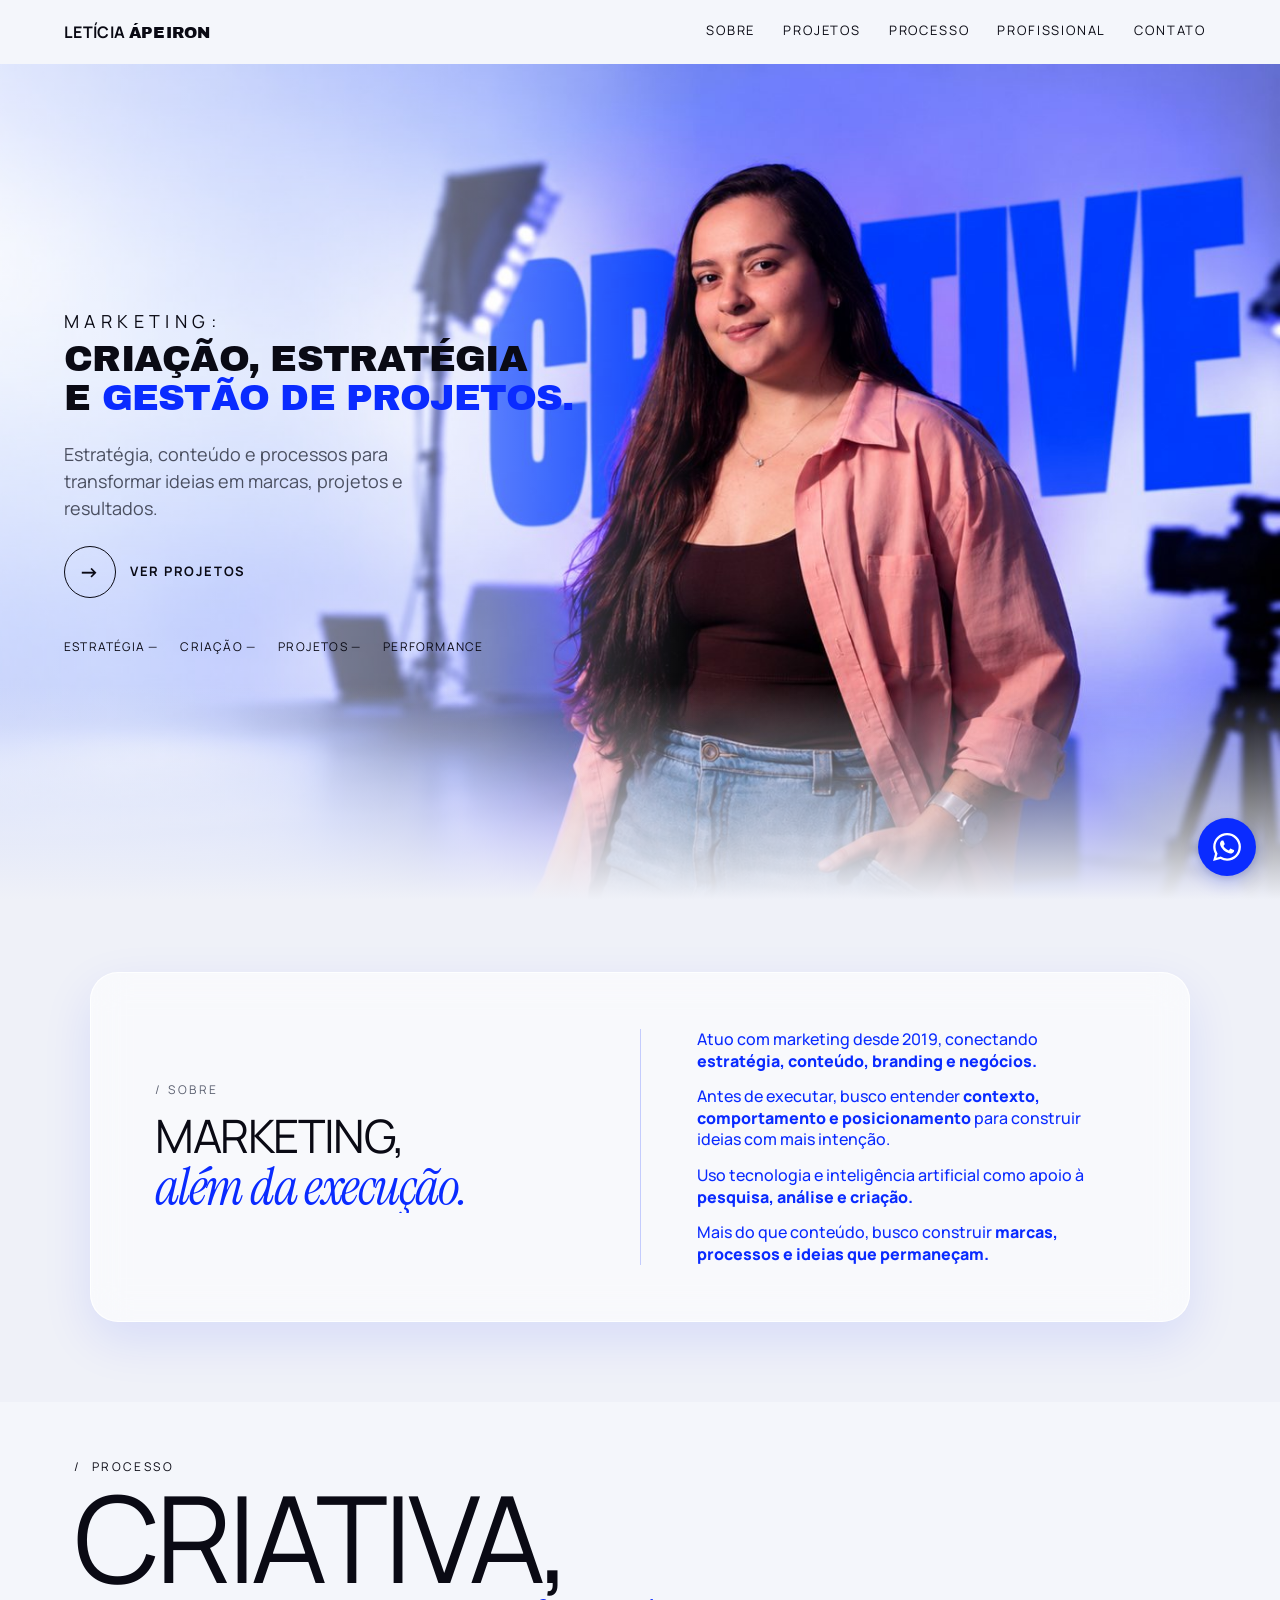
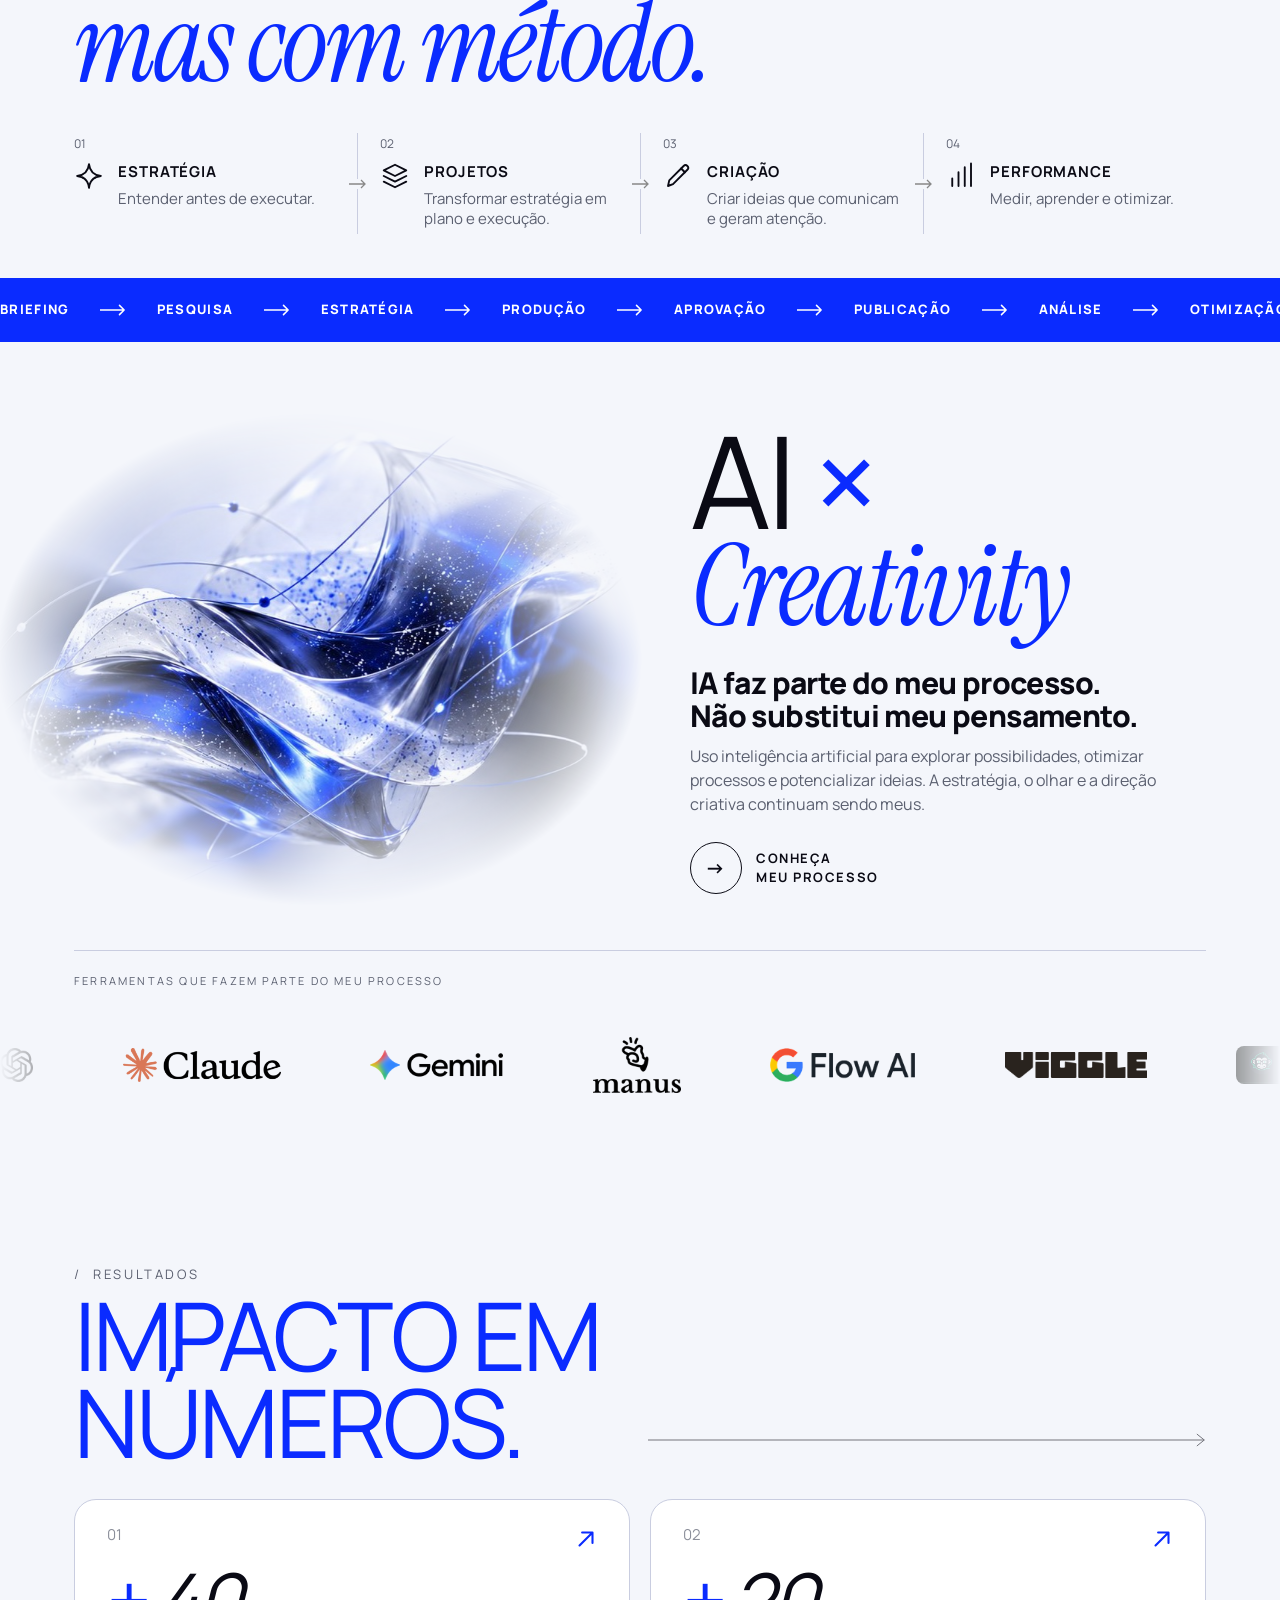
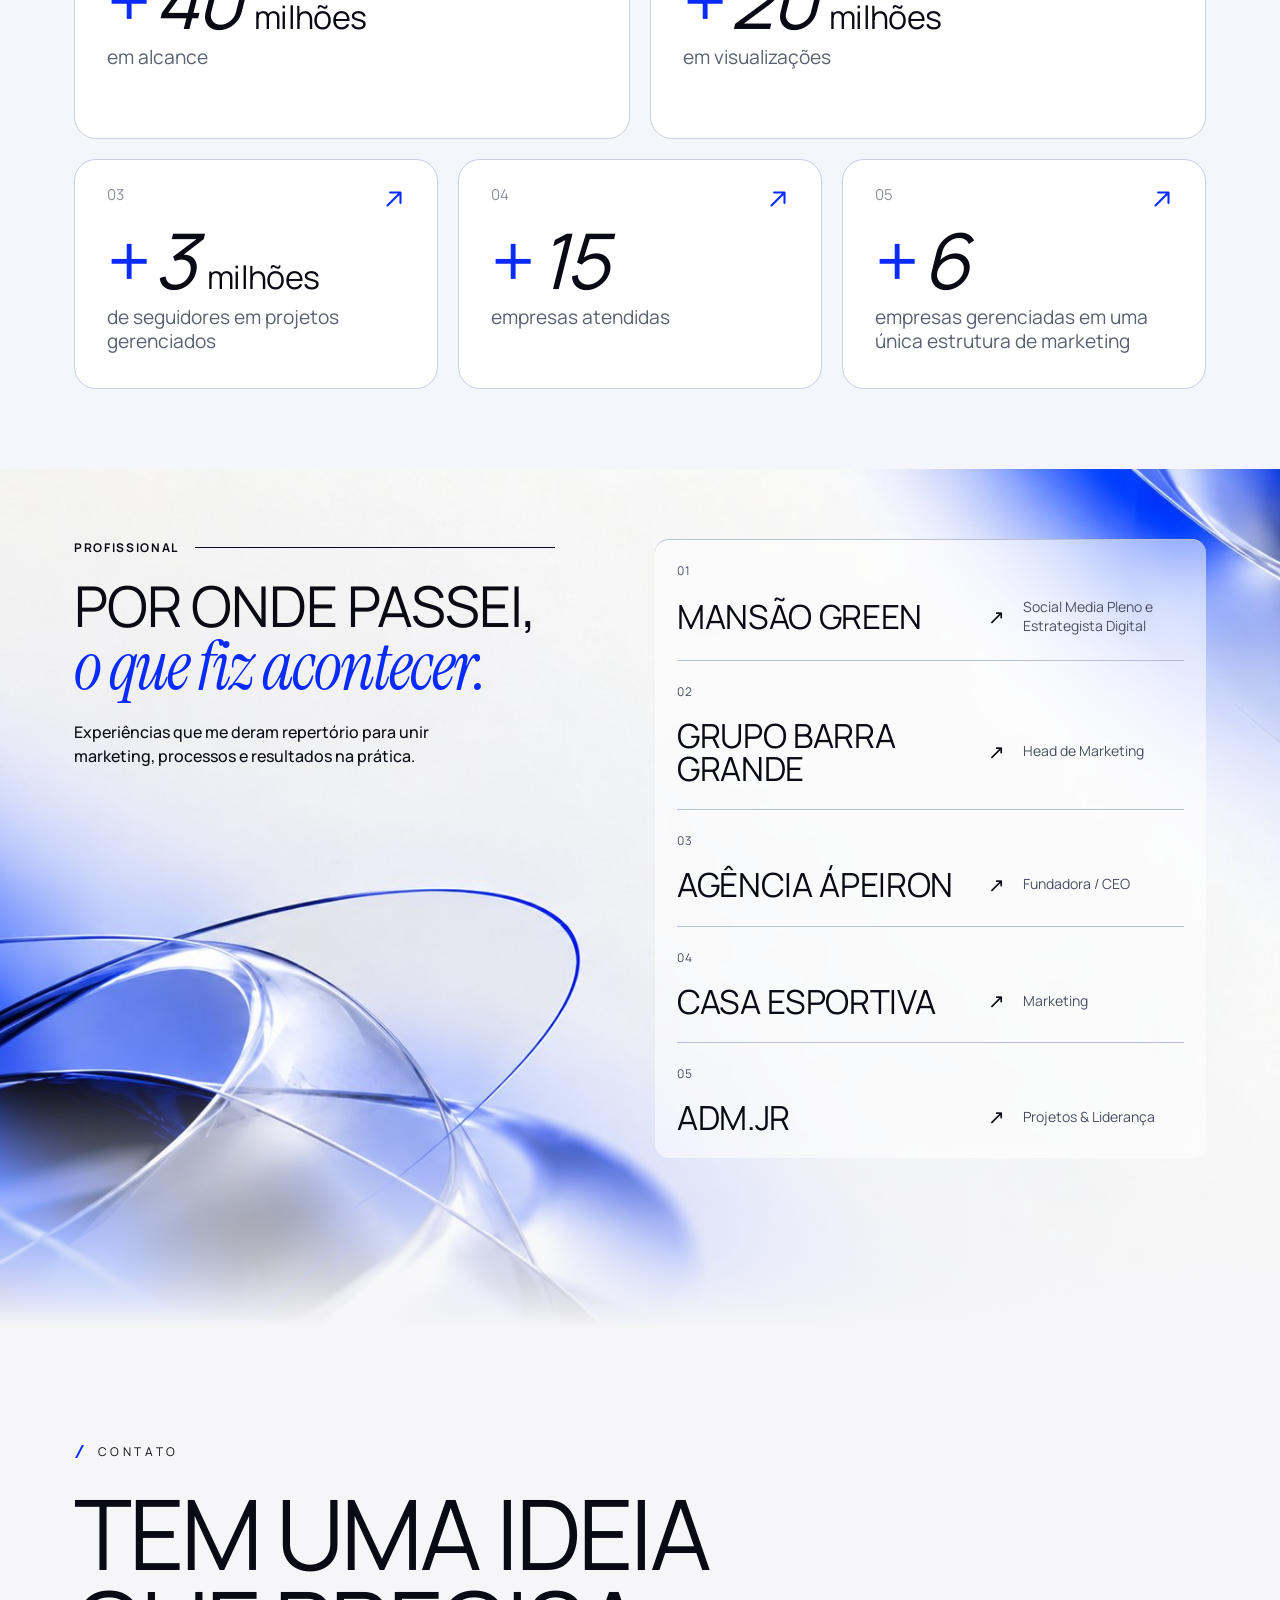
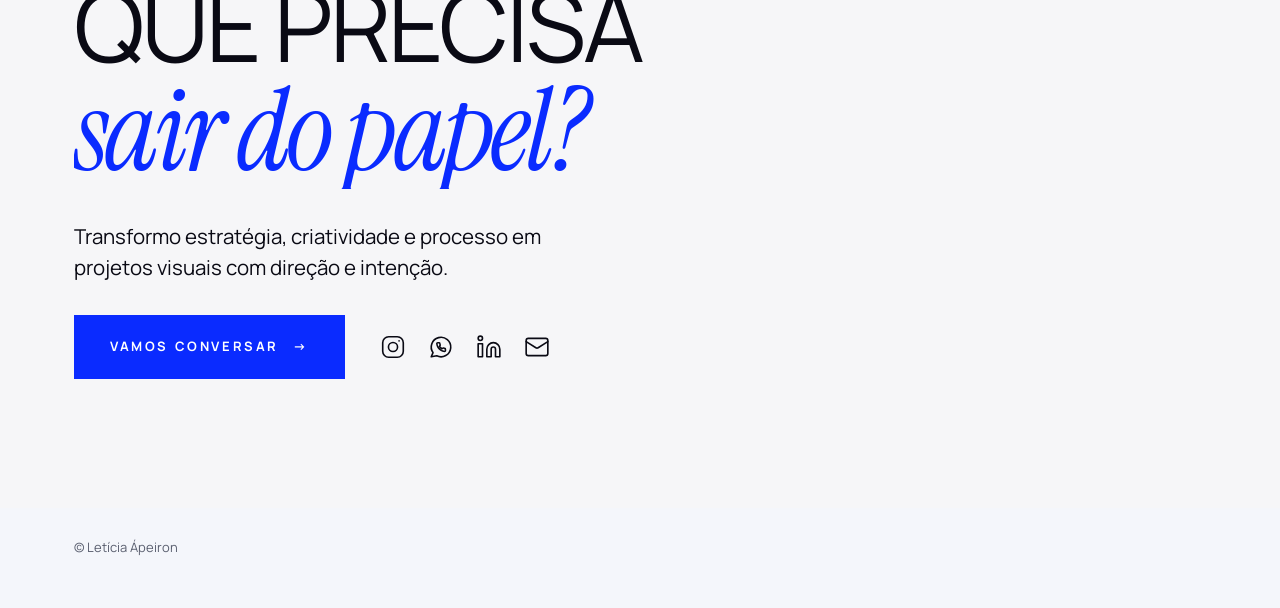
==== index.html @ 5faf4134 "Portfolio inicial Co-authored-by: monkeycode-ai <monkeycode-ai@chaitin.com>" ====
<!DOCTYPE html>
<html lang="pt-BR">
<head>
<meta charset="utf-8">
<meta name="viewport" content="width=device-width, initial-scale=1, viewport-fit=cover">
<meta name="description" content="Letícia Ápeiron — Marketing: criação, estratégia e gestão de projetos.">
<title>Letícia Ápeiron | Marketing: criação e gestão de projetos</title>
<link rel="preconnect" href="https://fonts.googleapis.com">
<link href="https://fonts.googleapis.com/css2?family=Archivo+Black&family=Cormorant+Garamond:wght@500;600&family=Instrument+Serif:ital@1&family=Manrope:wght@400;500;700;800&display=swap" rel="stylesheet">
<link rel="stylesheet" href="css/style.css">
<script src="js/script-0.js"></script>
</head>
<body>
<div id="pl" role="status" aria-label="Carregando"><div class="pl-in"><span class="pl-n">LETÍCIA <b>ÁPEIRON</b></span><span class="pl-l"></span></div></div>
<script src="js/script-1.js"></script>

<header><div class="wrap"><a class="logo" href="#" data-home>LETÍCIA <b>ÁPEIRON</b></a>
<nav><a href="#sobre" data-home>Sobre</a><a href="#projetos" data-home>Projetos</a><a href="#processo" data-home>Processo</a><a href="#profissional" data-home>Profissional</a><a href="#contato" data-home>Contato</a></nav></div></header>
<div id="proj-panel" role="region" aria-label="Projetos"><div class="wrap"><button type="button" class="pj-x" id="pj-x" aria-label="Fechar projetos">Fechar ✕</button></div><section id="projetos"><div class="wrap">
<div class="sh"><h2><small>MEUS</small>PRO<span class="bl">JETOS.</span></h2>
<p><b>Marcas reais, resultados concretos.</b>Estratégia, conteúdo e identidade visual para negócios que querem crescer.</p></div>
<div class="flt" id="flt"></div><div class="grid" id="grid"></div>
<p class="soon">Os cases dos outros projetos serão adicionados em breve.</p>
</div></section></div>

<main>
<div class="hero"><div class="wrap"><div class="tx">
<div class="kick">MARKETING:</div>
<h1><span><span class="ln">CRIAÇÃO, ESTRATÉGIA</span></span><span><span class="ln">E <b class="bl">GESTÃO DE PROJETOS.</b></span></span></h1>
<p>Estratégia, conteúdo e processos para transformar ideias em marcas, projetos e resultados.</p>
<a class="go" href="#projetos"><i>→</i>Ver projetos</a>
<div class="tags"><span>Estratégia —</span><span>Criação —</span><span>Projetos —</span><span>Performance</span></div>
</div></div><img src="img/img-000-eabee02cd9.jpg" alt="Letícia Ápeiron em um estúdio de gravação com luz azul"></div>

<section id="sobre" class="sb"><div class="sb-in"><div class="sb-stage">
<img class="sb-bg" src="img/img-001-0cfa4abc58.jpg" alt="" role="presentation"><img class="sb-art" src="img/img-002-b6c84e99e1.jpg" alt="" role="presentation">
<div class="sb-card"><span class="sb-k"><i>/</i>Sobre</span>
<h2>Marketing,<i>além da execução.</i></h2><span class="sb-dv" aria-hidden="true"></span>
<div class="sb-t"><p>Atuo com marketing desde 2019, conectando <br><b>estratégia, conteúdo, branding e negócios.</b></p>
<p>Antes de executar, busco entender <br><b>contexto, comportamento e posicionamento</b> <br>para construir ideias com mais intenção.</p>
<p>Uso tecnologia e inteligência artificial como apoio à <br><b>pesquisa, análise e criação.</b></p>
<p>Mais do que conteúdo, busco construir <br><b>marcas, processos e ideias que permaneçam.</b></p></div></div></div></div></section>





<div id="processo">
<section id="metodo" aria-label="Processo"><div class="wrap">
<div class="mt-k"><i>/</i> Processo</div>
<h2 class="mt-h">CRIATIVA,<i>mas com método.</i></h2>
<ol class="mt-p"><li><small>01</small><svg viewBox="0 0 24 24" aria-hidden="true" fill="none" stroke="currentColor" stroke-width="1.5" stroke-linecap="round" stroke-linejoin="round"><path d="M12 2.5c.6 5.4 4.1 8.9 9.5 9.5-5.4.6-8.9 4.1-9.5 9.5-.6-5.4-4.1-8.9-9.5-9.5 5.4-.6 8.9-4.1 9.5-9.5z"/></svg><b>Estratégia</b><span>Entender antes de executar.</span></li><li><small>02</small><svg viewBox="0 0 24 24" aria-hidden="true" fill="none" stroke="currentColor" stroke-width="1.5" stroke-linecap="round" stroke-linejoin="round"><path d="M12 3l9 4.5-9 4.5-9-4.5L12 3z"/><path d="M3 12l9 4.5 9-4.5"/><path d="M3 16.5L12 21l9-4.5"/></svg><b>Projetos</b><span>Transformar estratégia em plano e execução.</span></li><li><small>03</small><svg viewBox="0 0 24 24" aria-hidden="true" fill="none" stroke="currentColor" stroke-width="1.5" stroke-linecap="round" stroke-linejoin="round"><path d="M4 20l1-4.5L16.5 4a2 2 0 013 3L8 18.5 4 20z"/><path d="M14.5 6l3 3"/></svg><b>Criação</b><span>Criar ideias que comunicam e geram atenção.</span></li><li><small>04</small><svg viewBox="0 0 24 24" aria-hidden="true" fill="none" stroke="currentColor" stroke-width="1.5" stroke-linecap="round" stroke-linejoin="round"><path d="M5 20V14M10 20V9M15 20V5M20 20V2"/></svg><b>Performance</b><span>Medir, aprender e otimizar.</span></li></ol></div>
<div class="mt-band" role="img" aria-label="Briefing, pesquisa, estratégia, produção, aprovação, publicação, análise, otimização"><div class="mt-t"><ul class="mt-g"><li><span>Briefing</span><svg viewBox="0 0 28 12" aria-hidden="true"><path d="M0 6h26M21 1l5 5-5 5" fill="none" stroke="currentColor" stroke-width="1.6" stroke-linecap="round" stroke-linejoin="round"/></svg></li><li><span>Pesquisa</span><svg viewBox="0 0 28 12" aria-hidden="true"><path d="M0 6h26M21 1l5 5-5 5" fill="none" stroke="currentColor" stroke-width="1.6" stroke-linecap="round" stroke-linejoin="round"/></svg></li><li><span>Estratégia</span><svg viewBox="0 0 28 12" aria-hidden="true"><path d="M0 6h26M21 1l5 5-5 5" fill="none" stroke="currentColor" stroke-width="1.6" stroke-linecap="round" stroke-linejoin="round"/></svg></li><li><span>Produção</span><svg viewBox="0 0 28 12" aria-hidden="true"><path d="M0 6h26M21 1l5 5-5 5" fill="none" stroke="currentColor" stroke-width="1.6" stroke-linecap="round" stroke-linejoin="round"/></svg></li><li><span>Aprovação</span><svg viewBox="0 0 28 12" aria-hidden="true"><path d="M0 6h26M21 1l5 5-5 5" fill="none" stroke="currentColor" stroke-width="1.6" stroke-linecap="round" stroke-linejoin="round"/></svg></li><li><span>Publicação</span><svg viewBox="0 0 28 12" aria-hidden="true"><path d="M0 6h26M21 1l5 5-5 5" fill="none" stroke="currentColor" stroke-width="1.6" stroke-linecap="round" stroke-linejoin="round"/></svg></li><li><span>Análise</span><svg viewBox="0 0 28 12" aria-hidden="true"><path d="M0 6h26M21 1l5 5-5 5" fill="none" stroke="currentColor" stroke-width="1.6" stroke-linecap="round" stroke-linejoin="round"/></svg></li><li><span>Otimização</span><svg viewBox="0 0 28 12" aria-hidden="true"><path d="M0 6h26M21 1l5 5-5 5" fill="none" stroke="currentColor" stroke-width="1.6" stroke-linecap="round" stroke-linejoin="round"/></svg></li><li><span>Briefing</span><svg viewBox="0 0 28 12" aria-hidden="true"><path d="M0 6h26M21 1l5 5-5 5" fill="none" stroke="currentColor" stroke-width="1.6" stroke-linecap="round" stroke-linejoin="round"/></svg></li><li><span>Pesquisa</span><svg viewBox="0 0 28 12" aria-hidden="true"><path d="M0 6h26M21 1l5 5-5 5" fill="none" stroke="currentColor" stroke-width="1.6" stroke-linecap="round" stroke-linejoin="round"/></svg></li><li><span>Estratégia</span><svg viewBox="0 0 28 12" aria-hidden="true"><path d="M0 6h26M21 1l5 5-5 5" fill="none" stroke="currentColor" stroke-width="1.6" stroke-linecap="round" stroke-linejoin="round"/></svg></li><li><span>Produção</span><svg viewBox="0 0 28 12" aria-hidden="true"><path d="M0 6h26M21 1l5 5-5 5" fill="none" stroke="currentColor" stroke-width="1.6" stroke-linecap="round" stroke-linejoin="round"/></svg></li><li><span>Aprovação</span><svg viewBox="0 0 28 12" aria-hidden="true"><path d="M0 6h26M21 1l5 5-5 5" fill="none" stroke="currentColor" stroke-width="1.6" stroke-linecap="round" stroke-linejoin="round"/></svg></li><li><span>Publicação</span><svg viewBox="0 0 28 12" aria-hidden="true"><path d="M0 6h26M21 1l5 5-5 5" fill="none" stroke="currentColor" stroke-width="1.6" stroke-linecap="round" stroke-linejoin="round"/></svg></li><li><span>Análise</span><svg viewBox="0 0 28 12" aria-hidden="true"><path d="M0 6h26M21 1l5 5-5 5" fill="none" stroke="currentColor" stroke-width="1.6" stroke-linecap="round" stroke-linejoin="round"/></svg></li><li><span>Otimização</span><svg viewBox="0 0 28 12" aria-hidden="true"><path d="M0 6h26M21 1l5 5-5 5" fill="none" stroke="currentColor" stroke-width="1.6" stroke-linecap="round" stroke-linejoin="round"/></svg></li></ul><ul class="mt-g" aria-hidden="true"><li><span>Briefing</span><svg viewBox="0 0 28 12" aria-hidden="true"><path d="M0 6h26M21 1l5 5-5 5" fill="none" stroke="currentColor" stroke-width="1.6" stroke-linecap="round" stroke-linejoin="round"/></svg></li><li><span>Pesquisa</span><svg viewBox="0 0 28 12" aria-hidden="true"><path d="M0 6h26M21 1l5 5-5 5" fill="none" stroke="currentColor" stroke-width="1.6" stroke-linecap="round" stroke-linejoin="round"/></svg></li><li><span>Estratégia</span><svg viewBox="0 0 28 12" aria-hidden="true"><path d="M0 6h26M21 1l5 5-5 5" fill="none" stroke="currentColor" stroke-width="1.6" stroke-linecap="round" stroke-linejoin="round"/></svg></li><li><span>Produção</span><svg viewBox="0 0 28 12" aria-hidden="true"><path d="M0 6h26M21 1l5 5-5 5" fill="none" stroke="currentColor" stroke-width="1.6" stroke-linecap="round" stroke-linejoin="round"/></svg></li><li><span>Aprovação</span><svg viewBox="0 0 28 12" aria-hidden="true"><path d="M0 6h26M21 1l5 5-5 5" fill="none" stroke="currentColor" stroke-width="1.6" stroke-linecap="round" stroke-linejoin="round"/></svg></li><li><span>Publicação</span><svg viewBox="0 0 28 12" aria-hidden="true"><path d="M0 6h26M21 1l5 5-5 5" fill="none" stroke="currentColor" stroke-width="1.6" stroke-linecap="round" stroke-linejoin="round"/></svg></li><li><span>Análise</span><svg viewBox="0 0 28 12" aria-hidden="true"><path d="M0 6h26M21 1l5 5-5 5" fill="none" stroke="currentColor" stroke-width="1.6" stroke-linecap="round" stroke-linejoin="round"/></svg></li><li><span>Otimização</span><svg viewBox="0 0 28 12" aria-hidden="true"><path d="M0 6h26M21 1l5 5-5 5" fill="none" stroke="currentColor" stroke-width="1.6" stroke-linecap="round" stroke-linejoin="round"/></svg></li><li><span>Briefing</span><svg viewBox="0 0 28 12" aria-hidden="true"><path d="M0 6h26M21 1l5 5-5 5" fill="none" stroke="currentColor" stroke-width="1.6" stroke-linecap="round" stroke-linejoin="round"/></svg></li><li><span>Pesquisa</span><svg viewBox="0 0 28 12" aria-hidden="true"><path d="M0 6h26M21 1l5 5-5 5" fill="none" stroke="currentColor" stroke-width="1.6" stroke-linecap="round" stroke-linejoin="round"/></svg></li><li><span>Estratégia</span><svg viewBox="0 0 28 12" aria-hidden="true"><path d="M0 6h26M21 1l5 5-5 5" fill="none" stroke="currentColor" stroke-width="1.6" stroke-linecap="round" stroke-linejoin="round"/></svg></li><li><span>Produção</span><svg viewBox="0 0 28 12" aria-hidden="true"><path d="M0 6h26M21 1l5 5-5 5" fill="none" stroke="currentColor" stroke-width="1.6" stroke-linecap="round" stroke-linejoin="round"/></svg></li><li><span>Aprovação</span><svg viewBox="0 0 28 12" aria-hidden="true"><path d="M0 6h26M21 1l5 5-5 5" fill="none" stroke="currentColor" stroke-width="1.6" stroke-linecap="round" stroke-linejoin="round"/></svg></li><li><span>Publicação</span><svg viewBox="0 0 28 12" aria-hidden="true"><path d="M0 6h26M21 1l5 5-5 5" fill="none" stroke="currentColor" stroke-width="1.6" stroke-linecap="round" stroke-linejoin="round"/></svg></li><li><span>Análise</span><svg viewBox="0 0 28 12" aria-hidden="true"><path d="M0 6h26M21 1l5 5-5 5" fill="none" stroke="currentColor" stroke-width="1.6" stroke-linecap="round" stroke-linejoin="round"/></svg></li><li><span>Otimização</span><svg viewBox="0 0 28 12" aria-hidden="true"><path d="M0 6h26M21 1l5 5-5 5" fill="none" stroke="currentColor" stroke-width="1.6" stroke-linecap="round" stroke-linejoin="round"/></svg></li></ul></div></div>
</section>

<section id="ia"><div class="wrap">
<div class="ai"><figure><img src="img/img-003-d437931892.jpg" alt="Escultura de vidro azul abstrata que representa o processo criativo com IA"></figure>
<div><h2>AI <span>×</span><i>Creativity</i></h2>
<h3>IA faz parte do meu processo.<br>Não substitui meu pensamento.</h3>
<p>Uso inteligência artificial para explorar possibilidades, otimizar processos e potencializar ideias. A estratégia, o olhar e a direção criativa continuam sendo meus.</p>
<a class="go" href="#contato"><i>→</i>Conheça<br>meu processo</a></div></div>
<p class="mq-lab">Ferramentas que fazem parte do meu processo</p>
</div>
<svg width="0" height="0" style="position:absolute" aria-hidden="true" focusable="false"><defs>
<symbol id="lg-chatgpt" viewBox="0 0 24 24"><g fill="none" stroke="currentColor" stroke-width="1.6" stroke-linejoin="round"><rect x="8.3" y="1.6" width="7.4" height="11" rx="3.7" transform="rotate(0 12 12)"/><rect x="8.3" y="1.6" width="7.4" height="11" rx="3.7" transform="rotate(60 12 12)"/><rect x="8.3" y="1.6" width="7.4" height="11" rx="3.7" transform="rotate(120 12 12)"/><rect x="8.3" y="1.6" width="7.4" height="11" rx="3.7" transform="rotate(180 12 12)"/><rect x="8.3" y="1.6" width="7.4" height="11" rx="3.7" transform="rotate(240 12 12)"/><rect x="8.3" y="1.6" width="7.4" height="11" rx="3.7" transform="rotate(300 12 12)"/></g></symbol>
<symbol id="lg-claude" viewBox="0 0 24 24"><g fill="none" stroke="currentColor" stroke-width="2.1" stroke-linecap="round"><path d="M12 10.2 V2" transform="rotate(0 12 12)"/><path d="M12 10.2 V5.5" transform="rotate(30 12 12)"/><path d="M12 10.2 V3" transform="rotate(60 12 12)"/><path d="M12 10.2 V6" transform="rotate(90 12 12)"/><path d="M12 10.2 V2" transform="rotate(120 12 12)"/><path d="M12 10.2 V5.5" transform="rotate(150 12 12)"/><path d="M12 10.2 V2.5" transform="rotate(180 12 12)"/><path d="M12 10.2 V6" transform="rotate(210 12 12)"/><path d="M12 10.2 V2" transform="rotate(240 12 12)"/><path d="M12 10.2 V5.5" transform="rotate(270 12 12)"/><path d="M12 10.2 V3" transform="rotate(300 12 12)"/><path d="M12 10.2 V5.5" transform="rotate(330 12 12)"/></g></symbol>
<symbol id="lg-gemini" viewBox="0 0 24 24"><path fill="currentColor" d="M12 0C12 6.6 17.4 12 24 12C17.4 12 12 17.4 12 24C12 17.4 6.6 12 0 12C6.6 12 12 6.6 12 0Z"/></symbol>
<symbol id="lg-manus" viewBox="0 0 24 24"><path fill="none" stroke="currentColor" stroke-width="2.2" stroke-linecap="round" stroke-linejoin="round" d="M3 20V11a4.5 4.5 0 0 1 9 0v9M12 11a4.5 4.5 0 0 1 9 0v9"/></symbol>
<symbol id="lg-flow" viewBox="0 0 24 24"><path fill="none" stroke="currentColor" stroke-width="2.4" stroke-linecap="round" d="M2 8C5 3.5 8.500 3.500 12 8S19 12.500 22 8M2 16C5 11.500 8.500 11.500 12 16S19 20.500 22 16"/></symbol>
<symbol id="lg-viggle" viewBox="0 0 24 24"><path fill="currentColor" d="M2 6L12 22L22 6H17.200L12 14.500L6.800 6Z"/><path fill="none" stroke="currentColor" stroke-width="1.600" stroke-linejoin="round" d="M7.500 2.500L12 9.500L16.500 2.500"/></symbol>
</defs></svg>
<div class="mq" role="region" aria-label="Ferramentas de IA que utilizo: ChatGPT, Claude, Gemini, Manus, Google Flow AI, Viggle e MonkeyCode"><div class="mq-t"><ul class="mq-g"><li class="mq-i"><img src="img/img-004-4189598c15.png" alt="ChatGPT" style="height:34px" loading="lazy"></li><li class="mq-i"><img src="img/img-005-e9675bfaf7.png" alt="Claude" style="height:34px" loading="lazy"></li><li class="mq-i"><img src="img/img-006-837ed5350f.png" alt="Gemini" style="height:30px" loading="lazy"></li><li class="mq-i"><img src="img/img-007-acff88a1bb.png" alt="Manus" style="height:56px" loading="lazy"></li><li class="mq-i"><img src="img/img-008-4cef02c5b0.png" alt="Google Flow AI" style="height:34px" loading="lazy"></li><li class="mq-i"><img src="img/img-009-cbe1e2378d.png" alt="Viggle" style="height:26px" loading="lazy"></li><li class="mq-i mk"><img src="img/img-010-288e3cc524.png" alt="MonkeyCode" style="height:38px" loading="lazy"></li></ul><ul class="mq-g" aria-hidden="true"><li class="mq-i"><img src="img/img-004-4189598c15.png" alt="ChatGPT" style="height:34px" loading="lazy"></li><li class="mq-i"><img src="img/img-005-e9675bfaf7.png" alt="Claude" style="height:34px" loading="lazy"></li><li class="mq-i"><img src="img/img-006-837ed5350f.png" alt="Gemini" style="height:30px" loading="lazy"></li><li class="mq-i"><img src="img/img-007-acff88a1bb.png" alt="Manus" style="height:56px" loading="lazy"></li><li class="mq-i"><img src="img/img-008-4cef02c5b0.png" alt="Google Flow AI" style="height:34px" loading="lazy"></li><li class="mq-i"><img src="img/img-009-cbe1e2378d.png" alt="Viggle" style="height:26px" loading="lazy"></li><li class="mq-i mk"><img src="img/img-010-288e3cc524.png" alt="MonkeyCode" style="height:38px" loading="lazy"></li></ul><ul class="mq-g" aria-hidden="true"><li class="mq-i"><img src="img/img-004-4189598c15.png" alt="ChatGPT" style="height:34px" loading="lazy"></li><li class="mq-i"><img src="img/img-005-e9675bfaf7.png" alt="Claude" style="height:34px" loading="lazy"></li><li class="mq-i"><img src="img/img-006-837ed5350f.png" alt="Gemini" style="height:30px" loading="lazy"></li><li class="mq-i"><img src="img/img-007-acff88a1bb.png" alt="Manus" style="height:56px" loading="lazy"></li><li class="mq-i"><img src="img/img-008-4cef02c5b0.png" alt="Google Flow AI" style="height:34px" loading="lazy"></li><li class="mq-i"><img src="img/img-009-cbe1e2378d.png" alt="Viggle" style="height:26px" loading="lazy"></li><li class="mq-i mk"><img src="img/img-010-288e3cc524.png" alt="MonkeyCode" style="height:38px" loading="lazy"></li></ul><ul class="mq-g" aria-hidden="true"><li class="mq-i"><img src="img/img-004-4189598c15.png" alt="ChatGPT" style="height:34px" loading="lazy"></li><li class="mq-i"><img src="img/img-005-e9675bfaf7.png" alt="Claude" style="height:34px" loading="lazy"></li><li class="mq-i"><img src="img/img-006-837ed5350f.png" alt="Gemini" style="height:30px" loading="lazy"></li><li class="mq-i"><img src="img/img-007-acff88a1bb.png" alt="Manus" style="height:56px" loading="lazy"></li><li class="mq-i"><img src="img/img-008-4cef02c5b0.png" alt="Google Flow AI" style="height:34px" loading="lazy"></li><li class="mq-i"><img src="img/img-009-cbe1e2378d.png" alt="Viggle" style="height:26px" loading="lazy"></li><li class="mq-i mk"><img src="img/img-010-288e3cc524.png" alt="MonkeyCode" style="height:38px" loading="lazy"></li></ul></div></div></section>
</div>

<section id="numeros"><div class="wrap">
<div class="rs-top"><div><div class="rs-k"><i>/</i> Resultados</div><h2 class="rs-h">IMPACTO EM<span>NÚMEROS.</span></h2></div>
<svg class="rs-line" viewBox="0 0 600 14" preserveAspectRatio="none" aria-hidden="true"><path d="M0 7H598M590 1l8 6-8 6" fill="none" stroke="currentColor" stroke-width="1" vector-effect="non-scaling-stroke"/></svg></div>
<div class="rs-g"><div class="rs-c a"><small>01</small><svg class="rs-ar" viewBox="0 0 20 20" aria-hidden="true"><path d="M5 15L15 5M7 5h8v8" fill="none" stroke="currentColor" stroke-width="1.6" stroke-linecap="round" stroke-linejoin="round"/></svg><strong data-to="40"><s>+</s><i>40</i><em> milhões</em></strong><span>em alcance</span></div><div class="rs-c a"><small>02</small><svg class="rs-ar" viewBox="0 0 20 20" aria-hidden="true"><path d="M5 15L15 5M7 5h8v8" fill="none" stroke="currentColor" stroke-width="1.6" stroke-linecap="round" stroke-linejoin="round"/></svg><strong data-to="20"><s>+</s><i>20</i><em> milhões</em></strong><span>em visualizações</span></div><div class="rs-c b"><small>03</small><svg class="rs-ar" viewBox="0 0 20 20" aria-hidden="true"><path d="M5 15L15 5M7 5h8v8" fill="none" stroke="currentColor" stroke-width="1.6" stroke-linecap="round" stroke-linejoin="round"/></svg><strong data-to="3"><s>+</s><i>3</i><em> milhões</em></strong><span>de seguidores em projetos gerenciados</span></div><div class="rs-c b"><small>04</small><svg class="rs-ar" viewBox="0 0 20 20" aria-hidden="true"><path d="M5 15L15 5M7 5h8v8" fill="none" stroke="currentColor" stroke-width="1.6" stroke-linecap="round" stroke-linejoin="round"/></svg><strong data-to="15"><s>+</s><i>15</i></strong><span>empresas atendidas</span></div><div class="rs-c b"><small>05</small><svg class="rs-ar" viewBox="0 0 20 20" aria-hidden="true"><path d="M5 15L15 5M7 5h8v8" fill="none" stroke="currentColor" stroke-width="1.6" stroke-linecap="round" stroke-linejoin="round"/></svg><strong data-to="6"><s>+</s><i>6</i></strong><span>empresas gerenciadas em uma única estrutura de marketing</span></div></div>
</div></section>


<section id="profissional"><div class="wrap"><div class="pf">
<div><div class="pf-k">Profissional</div>
<h2>Por onde passei,<i>o que fiz acontecer.</i></h2>
<p>Experiências que me deram repertório para unir marketing, processos e resultados na prática.</p>
</div>
<ol class="pf-l"><li><small>01</small><b>Mansão Green</b><em aria-hidden="true">↗</em><span>Social Media Pleno e Estrategista Digital</span></li><li><small>02</small><b>Grupo Barra Grande</b><em aria-hidden="true">↗</em><span>Head de Marketing</span></li><li><small>03</small><b>Agência Ápeiron</b><em aria-hidden="true">↗</em><span>Fundadora / CEO</span></li><li><small>04</small><b>Casa Esportiva</b><em aria-hidden="true">↗</em><span>Marketing</span></li><li><small>05</small><b>ADM.JR</b><em aria-hidden="true">↗</em><span>Projetos &amp; Liderança</span></li></ol></div></div></section>

<section id="contato" class="ct"><div class="wrap">
<div class="ct-k"><b>/</b>Contato</div>
<h2><span>Tem uma ideia</span><span>que precisa</span><i>sair do papel?</i></h2>
<p>Transformo estratégia, criatividade e processo em projetos visuais com direção e intenção.</p>
<div class="ct-row"><a class="ct-b" href="https://wa.me/5575981515756" target="_blank" rel="noopener noreferrer">Vamos conversar <span aria-hidden="true">→</span></a><ul class="ct-soc"><li><a href="https://www.instagram.com/leticiaapeiron/" target="_blank" rel="noopener noreferrer" aria-label="Instagram"><svg viewBox="0 0 24 24" fill="none" stroke="currentColor" stroke-width="1.5" stroke-linecap="round" stroke-linejoin="round" aria-hidden="true" focusable="false"><rect x="2.5" y="2.5" width="19" height="19" rx="5.5"/><circle cx="12" cy="12" r="4.2"/><path d="M17.6 6.4h.01"/></svg></a></li><li><a href="https://wa.me/5575981515756" target="_blank" rel="noopener noreferrer" aria-label="WhatsApp"><svg viewBox="0 0 24 24" fill="none" stroke="currentColor" stroke-width="1.5" stroke-linecap="round" stroke-linejoin="round" aria-hidden="true" focusable="false"><path d="M3 21l1.65-3.8a9 9 0 1 1 3.4 2.9L3 21z"/><path transform="translate(7.3 7.3) scale(.4)" stroke-width="3.6" d="M22 16.92v3a2 2 0 0 1-2.18 2 19.79 19.79 0 0 1-8.63-3.07 19.5 19.5 0 0 1-6-6 19.79 19.79 0 0 1-3.07-8.67A2 2 0 0 1 4.11 2h3a2 2 0 0 1 2 1.72 12.84 12.84 0 0 0 .7 2.81 2 2 0 0 1-.45 2.11L8.09 9.91a16 16 0 0 0 6 6l1.27-1.27a2 2 0 0 1 2.11-.45 12.84 12.84 0 0 0 2.81.7A2 2 0 0 1 22 16.92z"/></svg></a></li><li><a href="https://www.linkedin.com/in/leticiaapeiron" target="_blank" rel="noopener noreferrer" aria-label="LinkedIn"><svg viewBox="0 0 24 24" fill="none" stroke="currentColor" stroke-width="1.5" stroke-linecap="round" stroke-linejoin="round" aria-hidden="true" focusable="false"><path d="M16 8a6 6 0 0 1 6 6v7h-4v-7a2 2 0 0 0-4 0v7h-4v-7a6 6 0 0 1 6-6z"/><rect x="2" y="9" width="4" height="12"/><circle cx="4" cy="4" r="2"/></svg></a></li><li><a href="mailto:leticiaapeiron@gmail.com" aria-label="E-mail" id="ct-mail"><svg viewBox="0 0 24 24" fill="none" stroke="currentColor" stroke-width="1.5" stroke-linecap="round" stroke-linejoin="round" aria-hidden="true" focusable="false"><rect x="2" y="4" width="20" height="16" rx="2"/><path d="m22 7-8.97 5.7a1.94 1.94 0 0 1-2.06 0L2 7"/></svg></a></li></ul></div>
</div></section>
<footer><div class="wrap">© Letícia Ápeiron</div></footer>
</main>

<div id="case"><div class="wrap">
<button class="back" id="back">← Voltar para projetos</button>
<div class="ch"><div><small>PET SEGURO</small>
<h1>Criação de Marca / <span>Identidade Visual</span></h1>
<p>Uma marca criada para um plano de saúde pet, com uma identidade visual amigável, acessível e moderna, que transmite cuidado, segurança e bem-estar para os pets e seus tutores.</p>
<div class="chips"><span>Branding</span><span>Identidade visual</span><span>Social media</span><span>Aplicações</span></div></div>
<img src="img/img-011-b0d68b3c83.webp" alt="Marca Pet Seguro com cachorro e gato"></div>

<div class="row"><div><small>01. Marca principal</small><h3>Logo</h3><p>O logo combina um símbolo de proteção (o escudo) com a patinha, representando cuidado, segurança e amor pelos pets. A tipografia arredondada reforça o tom acolhedor.</p></div>
<div class="val"><img src="img/img-012-a9e7794e1f.webp" alt="Logo Pet Seguro"><span>Proteção</span><span>Cuidado</span><span>Amor</span><span>Confiança</span></div></div>

<div class="row"><div><small>02. Cores da marca</small><h3>Paleta</h3><p>Vibrante e moderna. O roxo reforça segurança e cuidado, enquanto o turquesa traz frescor, saúde e vitalidade.</p></div>
<div class="sw"><div><i style="background:#A640C1"></i><b>#A640C1</b>Roxo principal</div><div><i style="background:#40E0E0"></i><b>#40E0E0</b>Turquesa principal</div><div><i style="background:#F3E8FF"></i><b>#F3E8FF</b>Roxo claro</div><div><i style="background:#E6FBFB"></i><b>#E6FBFB</b>Turquesa claro</div></div></div>

<div class="row"><div><small>03. Estrutura da marca</small><h3>Planos</h3><p>A identidade se desdobra em diferentes planos, mantendo a mesma essência e uma comunicação clara para cada serviço.</p></div>
<img class="pln" src="img/img-013-9406337f97.webp" alt="Planos Life, Flex e VIP"></div>

<div class="row"><div><small>04. Aplicações da marca</small><h3>Aplicações</h3><p>Pensada para funcionar em diferentes pontos de contato, com consistência e presença profissional.</p></div>
<div class="ims"><img src="img/img-014-3b0972393a.webp" alt="Camiseta Pet Seguro"><img src="img/img-015-0adc734558.webp" alt="Caneca Pet Seguro"><img src="img/img-016-582f9f87ff.webp" alt="Sacola Pet Seguro"></div></div>

<div class="row"><div><small>05. Redes sociais</small><h3>Comunicação digital</h3><p>Peças modernas, educativas e atrativas, abordando os benefícios do plano de saúde pet e gerando conexão com os tutores.</p></div>
<div class="ps"><img src="img/img-017-0b551b4da8.jpg" alt="Post Pet Seguro 1"><img src="img/img-018-7f87995562.jpg" alt="Post Pet Seguro 2"><img src="img/img-019-20b28516fc.jpg" alt="Post Pet Seguro 3"><img src="img/img-020-aa724e2c9a.jpg" alt="Post Pet Seguro 4"></div></div>

<div class="res"><h2>Uma marca que cuida do que <em>realmente importa.</em></h2>
<p>Uma identidade visual forte, moderna e acolhedora, criada para gerar confiança e estar presente em todos os momentos da jornada dos tutores e seus pets.</p>
<a class="btn" href="https://wa.me/5575981515756">Vamos conversar? →</a></div>
</div></div>

<div id="case2"><div class="wrap">
<button class="back">← Voltar para projetos</button>
<div class="ch"><div><small>SAÚDE MAIS</small>
<h1>Criação de Marca / <span>Identidade Visual</span></h1>
<p>Uma marca criada para uma administradora de benefícios, com foco em saúde, bem-estar e cuidado em todas as fases da vida.</p>
<div class="chips"><span>Branding</span><span>Identidade visual</span><span>Social media</span><span>Aplicações</span></div></div>
<div class="art" role="img" aria-label="Marca Saúde Mais com mãe e filha sorrindo"><i class="a1"></i><i class="a2"></i><img class="logo" src="img/img-021-daede3c12b.webp" alt=""><img class="mom" src="img/img-022-2dd00a9d77.webp" alt=""></div></div>
<div class="row"><div><small>01. Marca principal</small><h3>Logo</h3><p>Um símbolo que representa saúde, pessoas e bem-estar.</p></div>
<div class="val"><img class="wb" src="img/img-023-1a7dd63750.webp" alt="Logo Saúde Mais"></div></div>
<div class="row"><div><small>02. Paleta de cores</small><h3>Cores da marca</h3><p>Uma paleta moderna e acolhedora, que transmite confiança e vitalidade.</p></div>
<div class="palwrap"><img class="pal" src="img/img-024-ae173d7929.webp" alt="Paleta: azul principal #3DA0E0, verde principal #7CC36B, azul claro #D6ECF9, verde claro #E6F6E9 e neutro #F5F7FA"></div></div>
<div class="row"><div><small>03. Aplicações da marca</small><h3>Aplicações</h3><p>A identidade visual aplicada em materiais do dia a dia da marca.</p></div>
<div class="ims two"><img src="img/img-025-6e6f7d9df6.webp" alt="Caderno e caneta Saúde Mais"><img src="img/img-026-dc52b43924.webp" alt="Cartões de visita Saúde Mais"></div></div>
<div class="row"><div><small>04. Redes sociais</small><h3>Comunicação digital</h3><p>Conteúdos que informam, educam e se conectam com o público.</p></div>
<div class="ps p3"><img src="img/img-027-b69d651737.jpg" alt="Post: entenda como contratar um plano de saúde"><img src="img/img-028-4d53ba7047.jpg" alt="Post: 5 dicas para adquirir o seu plano de saúde"><img src="img/img-029-e71e358bbd.jpg" alt="Post: cobertura sob medida para a sua empresa"></div></div>
<div class="res"><h2>Uma marca que transmite <em>cuidado, credibilidade e proximidade.</em></h2>
<p>Uma identidade visual moderna e acolhedora, pensada para aproximar a marca das pessoas em todas as fases da vida.</p>
<a class="btn" href="https://wa.me/5575981515756">Vamos conversar? →</a></div>
</div></div>

<div id="case4"><div class="wrap">
<button class="back">← Voltar para projetos</button>
<img class="hd-banner" alt="Helder da Bet" src="img/img-030-40c269c01c.jpg">
<div class="hd-blk"><div class="hd-sec"><b>01.</b> My role</div><div class="hd-roles"><span>Content Strategy</span><span>Creative Direction</span><span>Copywriting</span><span>Content Planning</span><span>Social Media</span></div><p class="hd-desc">Estratégia de conteúdo voltada para transformar assuntos do futebol em peças com alto potencial de interação, utilizando hooks fortes, temas de discussão e formatos pensados para incentivar comentários, compartilhamentos e retenção.</p></div>
<div class="hd-blk"><div class="hd-sec"><b>02.</b> Resultados gerais</div><div class="hd-stats"><div><strong>13M+</strong><span>Views</span></div><div><strong>290K+</strong><span>Likes</span></div><div><strong>84.5K</strong><span>Shares</span></div><div><strong>12.5K+</strong><span>Comments</span></div><div><strong>8K+</strong><span>Saves</span></div></div></div>
<div class="hd-blk"><div class="hd-sec"><b>03.</b> Resultados individuais</div></div>
<div class="hd-vids"><div class="hd-v"><a class="hd-th" href="https://www.instagram.com/reel/DdUWPgepCC0/" target="_blank" rel="noopener" aria-label="Assistir vídeo 01 no Instagram"><div class="hd-rl"><span>Reels</span><svg viewBox="0 0 24 24" fill="none" stroke="#fff" stroke-width="2"><rect x="3" y="3" width="18" height="18" rx="5"/><path d="M3 8h18M9 3l3 5M15 3l3 5"/></svg></div><span class="hd-big">▶</span><span class="hd-pill">👁 805K</span></a><div class="hd-in"><h4>Vídeo 01</h4><ul><li><b>805K</b>Views</li><li><b>19.4K</b>Likes</li><li><b>213</b>Comments</li><li><b>103</b>Shares</li></ul><a href="https://www.instagram.com/reel/DdUWPgepCC0/" target="_blank" rel="noopener">Ver no Instagram ↗</a></div></div><div class="hd-v"><a class="hd-th" href="https://www.instagram.com/reel/DdZDoQcRIHw/" target="_blank" rel="noopener" aria-label="Assistir vídeo 02 no Instagram"><div class="hd-rl"><span>Reels</span><svg viewBox="0 0 24 24" fill="none" stroke="#fff" stroke-width="2"><rect x="3" y="3" width="18" height="18" rx="5"/><path d="M3 8h18M9 3l3 5M15 3l3 5"/></svg></div><span class="hd-big">▶</span><span class="hd-pill">👁 512K</span></a><div class="hd-in"><h4>Vídeo 02</h4><ul><li><b>512K</b>Views</li><li><b>9.9K</b>Likes</li><li><b>176</b>Comments</li></ul><a href="https://www.instagram.com/reel/DdZDoQcRIHw/" target="_blank" rel="noopener">Ver no Instagram ↗</a></div></div><div class="hd-v"><a class="hd-th" href="https://www.instagram.com/reel/Dc94R6CtDR0/" target="_blank" rel="noopener" aria-label="Assistir vídeo 03 no Instagram"><div class="hd-rl"><span>Reels</span><svg viewBox="0 0 24 24" fill="none" stroke="#fff" stroke-width="2"><rect x="3" y="3" width="18" height="18" rx="5"/><path d="M3 8h18M9 3l3 5M15 3l3 5"/></svg></div><span class="hd-big">▶</span><span class="hd-pill">👁 1.3M</span></a><div class="hd-in"><h4>Vídeo 03</h4><ul><li><b>1.3M</b>Views</li><li><b>29K</b>Likes</li><li><b>2.1K</b>Comments</li><li><b>16.8K</b>Shares</li><li><b>1.6K</b>Saves</li></ul><a href="https://www.instagram.com/reel/Dc94R6CtDR0/" target="_blank" rel="noopener">Ver no Instagram ↗</a></div></div></div>
</div></div>
<div id="case5"><div class="wrap">
<button class="back">← Voltar para projetos</button>
<div class="ch"><div><small>CONNECTA</small>
<h1>Criação de Marca / <span>Identidade Visual</span></h1>
<p>Uma marca que conecta cuidados, serviços e benefícios de saúde de forma integrada.</p>
<div class="chips"><span>Branding</span><span>Identidade visual</span><span>Social media</span><span>Aplicações</span></div></div>
<img src="img/img-031-b8376d5cde.jpg" alt="Connecta saúde integrada" style="border-radius:14px"></div>
<div class="row"><div><small>01. Conceito</small><h3>Conceito</h3><p>Dois elos interligados que representam conexão, continuidade e cuidado integral.</p></div><img class="cn-w" src="img/img-032-5f1b3b668b.jpg" alt="Conceito da marca Connecta"></div>
<div class="row"><div><small>02. Paleta de cores</small><h3>Cores da Marca</h3><p>Uma paleta sólida e equilibrada, que transmite confiança, cuidado e integração.</p></div><img class="cn-w" src="img/img-033-7c6e1bceb6.jpg" alt="Paleta de cores Connecta"></div>
<div class="row"><div><small>03. Aplicações da marca</small><h3>Aplicações</h3><p>A identidade visual aplicada em diferentes materiais e pontos de contato da marca.</p></div><div class="ims"><img src="img/img-034-963ff1f05a.webp" alt="Camisa polo Connecta" style="border-radius:12px;background:var(--cl);padding:10px"><img src="img/img-035-97c73c1260.webp" alt="Caderno Connecta" style="border-radius:12px;background:var(--cl);padding:10px"><img src="img/img-036-ca126b10ec.webp" alt="Caneca Connecta" style="border-radius:12px;background:var(--cl);padding:10px"></div></div>
<div class="row"><div><small>04. Redes sociais</small><h3>Comunicação Digital</h3><p>Conteúdos que informam, educam e se conectam com o público.</p></div><div class="ps"><img src="img/img-037-22e1bdd627.jpg" alt="Post Saúde integrada"><img src="img/img-038-4b1792eba5.jpg" alt="Post Benefícios"><img src="img/img-039-611beb9366.jpg" alt="Post Cuidado integrado"><img src="img/img-040-6206a2247f.jpg" alt="Post Dicas de saúde"></div></div>
<div class="res"><div><small style="letter-spacing:.2em;font-weight:700;color:var(--ct)">RESULTADO</small><h2>Uma marca que conecta <em>cuidado, confiança e integração.</em></h2></div><a class="btn" href="https://wa.me/5575981515756">Vamos conversar? →</a></div>
</div></div>
<div id="case6"><div class="wrap">
<button class="back">← Voltar para projetos</button>
<div class="ch"><div><small>CONNECT</small>
<h1>Criação de Marca / <span>Identidade Visual</span></h1>
<p>Uma marca que simplifica a assessoria em seguros e conecta parcerias, serviços e suporte comercial com credibilidade e profissionalismo.</p>
<div class="chips"><span>Branding</span><span>Identidade visual</span><span>Social media</span><span>Aplicações</span></div></div>
<div class="lg"><img src="img/img-041-2446030a0f.webp" alt="Logo Connect Assessoria em Seguros"></div></div>
<div class="row"><div><small>01. Conceito</small><h3>Conceito</h3><p>Um símbolo que representa conexão, parceria e continuidade, reforçando relações sólidas entre corretores, seguradoras e clientes.</p></div><div class="lg" style="max-width:360px"><img src="img/img-042-dd718c9a82.webp" alt="Símbolo Connect"></div></div>
<div class="row"><div><small>02. Cores da marca</small><h3>Cores da Marca</h3><p>Uma paleta sólida e equilibrada, que transmite confiança, profissionalismo e proximidade.</p></div><div class="sw f5"><div><i style="background:#000000"></i><b>#000000</b>Preto</div><div><i style="background:#0C304F"></i><b>#0C304F</b>Azul Escuro</div><div><i style="background:#27659C"></i><b>#27659C</b>Azul Médio</div><div><i style="background:#51A2E8"></i><b>#51A2E8</b>Azul Claro</div><div><i style="background:#FFFFFF"></i><b>#FFFFFF</b>Branco</div></div></div>
<div class="row"><div><small>03. Aplicações da marca</small><h3>Aplicações</h3><p>A identidade visual aplicada em diferentes materiais e pontos de contato da marca.</p></div><div class="ims"><img src="img/img-043-736d7cca80.webp" alt="Camisa polo Connect"><img src="img/img-044-49425257d9.webp" alt="Caderno Connect"><img src="img/img-045-c7c1a5ba09.webp" alt="Caneca Connect"></div></div>
<div class="row"><div><small>04. Comunicação digital</small><h3>Comunicação Digital</h3><p>Conteúdos que informam, educam e se conectam com o público.</p></div><div class="ps"><img src="img/img-046-b7e12ccb5d.jpg" alt="Post O parceiro certo para o seu crescimento"><img src="img/img-047-0e5e8e1b66.jpg" alt="Post Mais que seguros, parcerias de sucesso"><img src="img/img-048-0f531bad63.jpg" alt="Post Segurança para o hoje"><img src="img/img-049-040ddc15da.jpg" alt="Post Vem ser nosso parceiro"></div></div>
<div class="res"><div><small style="letter-spacing:.2em;font-weight:700;color:var(--ct)">RESULTADO</small><h2>Uma marca que conecta <em>credibilidade, parceria e confiança.</em></h2></div><a class="btn" href="https://wa.me/5575981515756">Vamos conversar? →</a></div>
</div></div>
<div id="case7"><div class="wrap">
<button class="back">← Voltar para projetos</button>
<div class="ch"><div><small>MARIS</small>
<h1>Lançamento de Marca / <span>Videomaker / Design</span></h1>
<p>A MARIS já existia e o trabalho foi focado no lançamento visual da marca, produção de conteúdo e direção criativa para apresentar a coleção com desejo e consistência.</p>
<div class="chips"><span>Branding</span><span>Videomaker</span><span>Design</span></div></div>
<img src="img/img-050-0045e47240.jpg" alt="Modelo usando top e legging marrom da Maris"></div>
<div class="row mrow"><div><small>01. Conteúdos em destaque</small><h3>Reels e Post</h3><p>Produção de vídeo e design para apresentar a coleção. Clique para ver cada conteúdo no Instagram.</p></div></div>
<div class="mf"><div class="mi"><div class="em ov"><a href="https://www.instagram.com/reel/DTgO2YbkoYm/" target="_blank" rel="noopener noreferrer" aria-label="Reel 01 no Instagram"><img src="img/img-051-9102a36ff4.jpg" alt="Capa — Reel 01" loading="lazy" style="opacity:1"><i class="fb-l"><b>Reel 01</b>9:16</i><u class="fb-p" aria-hidden="true"></u></a></div><a href="https://www.instagram.com/reel/DTgO2YbkoYm/" target="_blank" rel="noopener"><b>Reel 01</b><em>Ver no Instagram ↗</em></a></div><div class="mi"><div class="em ov"><a href="https://www.instagram.com/reel/DUmKJNcDD2b/" target="_blank" rel="noopener noreferrer" aria-label="Reel 02 no Instagram"><img src="img/img-052-b3ee6169f4.jpg" alt="Capa — Reel 02" loading="lazy" style="opacity:1"><i class="fb-l"><b>Reel 02</b>9:16</i><u class="fb-p" aria-hidden="true"></u></a></div><a href="https://www.instagram.com/reel/DUmKJNcDD2b/" target="_blank" rel="noopener"><b>Reel 02</b><em>Ver no Instagram ↗</em></a></div><div class="mi po"><div class="em ov"><a href="https://www.instagram.com/p/DUY0P1RkieN/" target="_blank" rel="noopener noreferrer" aria-label="Post / Carrossel no Instagram"><img src="img/img-053-077f26ba38.jpg" alt="Capa — Post / Carrossel" loading="lazy" style="opacity:1"><i class="fb-l"><b>Post / Carrossel</b>4:5</i></a></div><a href="https://www.instagram.com/p/DUY0P1RkieN/" target="_blank" rel="noopener"><b>Post / Carrossel</b><em>Ver no Instagram ↗</em></a></div></div></div>
</div></div>
<div id="case8"><div class="wrap">
<button class="back">← Voltar para projetos</button>
<div class="fb-h"><div class="fb-t"><small>FITBAY</small>
<h1>Fotografia &amp; <span>Videomaker</span></h1>
<p>Campanha visual desenvolvida para a Fitbay Sportswear, com foco em fotografia, direção visual e conteúdo para destacar a identidade ativa e feminina da marca.</p>
<div class="chips"><span>Fotografia</span><span>Videomaker</span><span>Design</span></div></div>
<div class="fb-hero"><img src="img/img-054-351a86d99d.jpg" alt="Modelo com raquete de tênis usando conjunto laranja Fitbay"></div></div>
<div class="fb-g"><div class="fb-r"><figure style="--r:.5625" class="ov"><a href="https://www.instagram.com/reel/DS0q1cgicCk/" target="_blank" rel="noopener noreferrer" aria-label="Reel 01 no Instagram"><img src="img/img-055-5bac43e913.jpg" style="object-position:50% 38%" alt="Fitbay — Reel 01 (9:16)" loading="lazy"><i class="fb-l"><b>Reel 01</b>9:16</i><u class="fb-p" aria-hidden="true"></u></a></figure><figure style="--r:.8" class="ov"><a href="https://www.instagram.com/p/DTtItqIibTE/" target="_blank" rel="noopener noreferrer" aria-label="Post 01 no Instagram"><img src="img/img-056-b0582eacbc.jpg" style="object-position:50% 35%" alt="Fitbay — Post 01 (4:5)" loading="lazy"><i class="fb-l"><b>Post 01</b>4:5</i></a></figure><figure style="--r:.5625" class="ov"><a href="https://www.instagram.com/reel/DSVxQNtibR3/" target="_blank" rel="noopener noreferrer" aria-label="Reel 02 no Instagram"><img src="img/img-057-c95ce61eb2.jpg" style="object-position:50% 50%" alt="Fitbay — Reel 02 (9:16)" loading="lazy"><i class="fb-l"><b>Reel 02</b>9:16</i><u class="fb-p" aria-hidden="true"></u></a></figure><figure style="--r:.8" class="ov"><a href="https://www.instagram.com/p/DSYZR1hjYBI/" target="_blank" rel="noopener noreferrer" aria-label="Post 02 no Instagram"><img src="img/img-058-ab45e3ba72.jpg" style="object-position:50% 35%" alt="Fitbay — Post 02 (4:5)" loading="lazy"><i class="fb-l"><b>Post 02</b>4:5</i></a></figure></div><div class="fb-r"><figure style="--r:.5625" class="ov"><a href="https://www.instagram.com/reel/DSfpm6viQD7/" target="_blank" rel="noopener noreferrer" aria-label="Reel 03 no Instagram"><img src="img/img-059-69604a0bcf.jpg" style="object-position:50% 32%" alt="Fitbay — Reel 03 (9:16)" loading="lazy"><i class="fb-l"><b>Reel 03</b>9:16</i><u class="fb-p" aria-hidden="true"></u></a></figure><figure style="--r:.8" class="ov"><a href="https://www.instagram.com/p/DSXvnbZjcRZ/" target="_blank" rel="noopener noreferrer" aria-label="Post 03 no Instagram"><img src="img/img-060-89ca72611c.jpg" style="object-position:50% 35%" alt="Fitbay — Post 03 (4:5)" loading="lazy"><i class="fb-l"><b>Post 03</b>4:5</i></a></figure><figure style="--r:.8" class="ov"><a href="https://www.instagram.com/p/DSz7wfLjXZp/" target="_blank" rel="noopener noreferrer" aria-label="Post 04 no Instagram"><img src="img/img-061-45631cfc07.jpg" style="object-position:50% 35%" alt="Fitbay — Post 04 (4:5)" loading="lazy"><i class="fb-l"><b>Post 04</b>4:5</i></a></figure></div></div>
</div></div>
<div id="case10"><div class="wrap">
<button class="back">← Voltar para projetos</button>
<div class="ch"><div><small>TROPA DO MELZINHO</small>
<h1>Criação de Marca / <span>Identidade Visual</span></h1>
<p>Uma identidade que traduz força, união e competitividade.</p>
<div class="chips"><span>Branding</span><span>Identidade visual</span><span>Aplicações</span></div></div>
<div class="tm-hero"><img src="img/img-062-0f2d0ccb4e.webp" alt="Logo Tropa do Melzinho: abelha furiosa com punhos fechados"></div></div>

<div class="row"><div><small>01. Marca principal</small><h3>Logo</h3><p>Um mascote agressivo e competitivo, pensado para representar a força e a união da equipe. Disponível em versão completa, mascote isolado e logotipo.</p></div>
<div class="tm-w"><div class="tm-lg"><img src="img/img-062-0f2d0ccb4e.webp" alt="Logo completa Tropa do Melzinho"><img src="img/img-063-ce6e97fffe.webp" alt="Mascote da Tropa do Melzinho"><img src="img/img-064-6fb9e38d20.webp" alt="Logotipo Tropa do Melzinho"></div></div></div>

<div class="row"><div><small>02. Paleta de cores</small><h3>Cores da Marca</h3><p>Amarelo e preto, as cores da abelha, em contraste forte e fácil de reconhecer, com cinza e branco como apoio.</p></div>
<div class="sw"><div><i style="background:#FFCB02"></i><b>#FFCB02</b>Amarelo Principal</div><div><i style="background:#0B0B0A"></i><b>#0B0B0A</b>Preto Principal</div><div><i style="background:#8E8E8C"></i><b>#8E8E8C</b>Cinza de Apoio</div><div><i style="background:#FFFFFF"></i><b>#FFFFFF</b>Branco</div></div></div>

<div class="row"><div><small>03. Aplicações da marca</small><h3>Aplicações</h3><p>A identidade aplicada em bonés bordados e em uma bandeira de torcida, pensada para ganhar presença na arquibancada.</p></div>
<div class="ims two tm-ap"><img src="img/img-065-980de3c539.jpg" alt="Bonés pretos com o mascote bordado" loading="lazy"><img src="img/img-066-78c8843a0d.jpg" alt="Bandeira da Tropa do Melzinho em um estádio" loading="lazy"></div></div>

<div class="row"><div><small>04. Elementos visuais</small><h3>Elementos Visuais</h3><p>Asa, ferrão, garras, colmeia e mel formam um conjunto de apoio que dá personalidade às peças da marca.</p></div>
<div><div class="tm-w"><div class="tm-ei"><img src="img/img-067-321d2f0107.webp" alt="Pote de mel com folhas" loading="lazy"><img src="img/img-068-b2847c8f75.webp" alt="Pote de mel amarelo" loading="lazy"><img src="img/img-069-1fbdb51335.webp" alt="Favo de mel com dosador" loading="lazy"><img src="img/img-070-8d2bb79e77.webp" alt="Respingo de mel" loading="lazy"></div></div>
<div class="tm-w"><img class="tm-sh" src="img/img-071-c5dfcd9b1e.webp" alt="Elementos da abelha: ferrão, asa, colmeia, garras e antenas" loading="lazy"></div></div></div>

<div class="res"><div><small style="letter-spacing:.2em;font-weight:700;color:var(--ct)">IDENTIDADE</small><h2>Força e personalidade <em>em cada detalhe.</em></h2></div>
<a class="btn" href="https://wa.me/5575981515756" target="_blank" rel="noopener noreferrer">Vamos conversar? →</a></div>
</div></div>
<div id="case11"><div class="wrap">
<button class="back">← Voltar para projetos</button>
<div class="ag-top"><img class="ag-bg" src="img/img-072-55263c8683.jpg" alt="Colaboradora da Agro Pontes com a campanha Na correria? no celular"><div class="ag-tx"><small>AGRO PONTES</small>
<h1>Social Media <span>&amp; Campanhas</span></h1>
<p>Conteúdo que aproxima a marca de quem cuida dos pets.</p>
<div class="chips"><span>Estratégia de conteúdo</span><span>Produção mobile</span></div></div></div>

<div class="row"><div><small>01. Conteúdo</small><h3>Conteúdo</h3><p>Vídeos e conteúdos que mostram o dia a dia da loja, produtos e dicas para tutores.</p></div>
<div class="ag-g c3">
<a class="ag-prev" href="https://www.instagram.com/p/DeFEBWluzJw/" target="_blank" rel="noopener noreferrer" aria-label="Ver no Instagram — Curiosidades sobre o seu pet">
<img src="img/ag-DeFEBWluzJw.jpg" alt="Curiosidades sobre o seu pet" loading="lazy">
<u class="fb-p" aria-hidden="true"></u>
<span>Ver no Instagram</span>
</a>
<a class="ag-prev" href="https://www.instagram.com/p/DYE7AuHBMhz/" target="_blank" rel="noopener noreferrer" aria-label="Ver no Instagram — Armazenar a ração do jeito certo">
<img src="img/ag-DYE7AuHBMhz.jpg" alt="Armazenar a ração do jeito certo" loading="lazy">
<u class="fb-p" aria-hidden="true"></u>
<span>Ver no Instagram</span>
</a>
<a class="ag-prev" href="https://www.instagram.com/p/DTgDD1-jqc-/" target="_blank" rel="noopener noreferrer" aria-label="Ver no Instagram — Antes de viajar, passa na Agro Pontes">
<img src="img/ag-DTgDD1-jqc-.jpg" alt="Antes de viajar, passa na Agro Pontes" loading="lazy">
<u class="fb-p" aria-hidden="true"></u>
<span>Ver no Instagram</span>
</a>
</div></div>

<div class="row"><div><small>02. Campanhas</small><h3>Campanhas</h3><p>Comunicação promocional com ofertas, datas especiais e vantagens para os clientes.</p></div>
<div class="ag-g c3">
<a class="ag-prev" href="https://www.instagram.com/p/DeKOOZwu1Sm/" target="_blank" rel="noopener noreferrer" aria-label="Ver no Instagram — Indicou, comprou, ganhou">
<img src="img/ag-DeKOOZwu1Sm.jpg" alt="Indicou, comprou, ganhou" loading="lazy">
<u class="fb-p" aria-hidden="true"></u>
<span>Ver no Instagram</span>
</a>
<a class="ag-prev" href="https://www.instagram.com/p/DcblYu3tMXq/" target="_blank" rel="noopener noreferrer" aria-label="Ver no Instagram — Campanha de aniversário Agro Pontes">
<img src="img/ag-DcblYu3tMXq.jpg" alt="Campanha de aniversário Agro Pontes" loading="lazy">
<u class="fb-p" aria-hidden="true"></u>
<span>Ver no Instagram</span>
</a>
<a class="ag-prev" href="https://www.instagram.com/p/DZ4t-CgOEe6/" target="_blank" rel="noopener noreferrer" aria-label="Ver no Instagram — Compre, dê seu palpite e ganhe">
<img src="img/ag-DZ4t-CgOEe6.jpg" alt="Compre, dê seu palpite e ganhe" loading="lazy">
<u class="fb-p" aria-hidden="true"></u>
<span>Ver no Instagram</span>
</a>
</div></div>

<div class="row"><div><small>03. Presença digital</small><h3>Presença digital</h3><p>Dicas, curiosidades e informações que educam e fortalecem o relacionamento com os tutores.</p></div>
<div class="ag-g c3">
<a class="ag-prev" href="https://www.instagram.com/p/DaLT3X6Ofom/" target="_blank" rel="noopener noreferrer" aria-label="Ver no Instagram — O melhor presente para o seu pet nesta Copa">
<img src="img/ag-DaLT3X6Ofom.jpg" alt="O melhor presente para o seu pet nesta Copa" loading="lazy">
<u class="fb-p" aria-hidden="true"></u>
<span>Ver no Instagram</span>
</a>
<a class="ag-prev" href="https://www.instagram.com/p/DZw-pTwOAkV/" target="_blank" rel="noopener noreferrer" aria-label="Ver no Instagram — O São João chegou na Agro Pontes">
<img src="img/ag-DZw-pTwOAkV.jpg" alt="O São João chegou na Agro Pontes" loading="lazy">
<u class="fb-p" aria-hidden="true"></u>
<span>Ver no Instagram</span>
</a>
<a class="ag-prev" href="https://www.instagram.com/p/DVrZAnwDg0W/" target="_blank" rel="noopener noreferrer" aria-label="Ver no Instagram — Conteúdo Agro Pontes">
<img src="img/ag-DVrZAnwDg0W.jpg" alt="Conteúdo Agro Pontes" loading="lazy">
<u class="fb-p" aria-hidden="true"></u>
<span>Ver no Instagram</span>
</a>
</div></div>

<div class="res"><div><small style="letter-spacing:.2em;font-weight:700;color:var(--ct)">VAMOS CRIAR</small><h2>Vamos criar <em>o próximo projeto?</em></h2></div>
<a class="btn" href="https://wa.me/5575981515756" target="_blank" rel="noopener noreferrer">Vamos conversar →</a></div>
</div></div>
<div id="case9"><div class="wrap">
<button class="back">← Voltar para projetos</button>
<div class="op-h">
<div class="op-k"><b>/</b>Outros projetos</div>
<h1>Videomaker Mobile<i>&amp; Conteúdo</i></h1>
<p>Captação, edição e criação de conteúdo para diferentes marcas, segmentos e formatos.</p>
<div class="chips"><span>Videomaker</span><span>Captação mobile</span><span>Edição</span><span>Social media</span></div>
</div>
<div class="op-f" id="op-flt" role="group" aria-label="Filtrar projetos"></div>
<div class="op-g" id="op-grid"></div>
<div class="op-end"><p>Diferentes nichos.<br>Uma mesma atenção à narrativa, estética e execução.</p>
<a class="op-btn" href="https://wa.me/5575981515756" target="_blank" rel="noopener noreferrer">Vamos conversar? →</a></div>
</div>
<div class="op-m" id="op-m" hidden role="dialog" aria-modal="true" aria-labelledby="op-mt"><div class="op-mb">
<button class="op-x" id="op-x" aria-label="Fechar">×</button>
<div class="op-mh"><small id="op-mc"></small><h3 id="op-mt"></h3><p id="op-ms"></p><p id="op-mp"></p></div>
<div class="op-nav" id="op-nav"><button id="op-pv" aria-label="Anterior">←</button><button id="op-nx" aria-label="Próximo">→</button></div>
<div class="op-rail" id="op-rail"></div>
</div></div>
</div>
<div id="case12"><div class="wrap">
<button class="back">← Voltar para projetos</button>
<div class="ch"><div><small>BARRA GRANDE CORRETORA</small>
<h1>Marca com <span>direção.</span></h1>
<p>Estratégia, identidade e conteúdo sob minha liderança como Head de Marketing.</p>
<div class="chips"><span>Social media</span><span>Rebranding</span><span>Identidade visual</span><span>Tráfego pago</span></div></div>
<div class="bgl" role="img" aria-label="Logo BarraGrande Corretora de Seguros"><img class="lg" src="img/img-081-06b6fa4a1e.webp" alt=""></div></div>
<div class="bg-sec"><b>01 —</b> Conteúdos em destaque</div>
<div class="bg-reels">
<a class="bg-r ov reel" href="https://www.instagram.com/p/DNOEtctgFPN/" target="_blank" rel="noopener noreferrer" aria-label="Ver no Instagram — Consórcio Porto Bank">
<img src="img/bg-DNOEtctgFPN.jpg" alt="Consórcio Porto Bank" loading="lazy">
<u class="fb-p" aria-hidden="true"></u>
<span>Ver no Instagram</span>
</a>
<a class="bg-r ov reel" href="https://www.instagram.com/p/DF5cTn7udz2/" target="_blank" rel="noopener noreferrer" aria-label="Ver no Instagram — Plano de saúde empresarial">
<img src="img/bg-DF5cTn7udz2.jpg" alt="Plano de saúde empresarial" loading="lazy">
<u class="fb-p" aria-hidden="true"></u>
<span>Ver no Instagram</span>
</a>
<a class="bg-r ov post" href="https://www.instagram.com/p/DGOHrxiO0tA/" target="_blank" rel="noopener noreferrer" aria-label="Ver no Instagram — Soluções para toda a vida">
<img src="img/bg-DGOHrxiO0tA.jpg" alt="Soluções para toda a vida" loading="lazy">
<span>Ver no Instagram</span>
</a>
<a class="bg-r ov post" href="https://www.instagram.com/p/DHTa-1eu9oC/" target="_blank" rel="noopener noreferrer" aria-label="Ver no Instagram — Sua empresa protegida em toda a Bahia">
<img src="img/bg-DHTa-1eu9oC.jpg" alt="Sua empresa protegida em toda a Bahia" loading="lazy">
<span>Ver no Instagram</span>
</a>
<a class="bg-r ov reel" href="https://www.instagram.com/p/DHn720JugMj/" target="_blank" rel="noopener noreferrer" aria-label="Ver no Instagram — Plano odontológico empresarial">
<img src="img/bg-DHn720JugMj.jpg" alt="Plano odontológico empresarial" loading="lazy">
<u class="fb-p" aria-hidden="true"></u>
<span>Ver no Instagram</span>
</a>
</div>
<p class="bg-note">Clique para abrir cada conteúdo no Instagram.</p>
<div class="bg-act"><small>Minha atuação</small><h2>Head de Marketing</h2><ul><li>Posicionamento</li><li>Direção criativa</li><li>Conteúdo</li><li>Tráfego pago</li></ul></div>
<a class="bg-cta" href="https://wa.me/5575981515756" target="_blank" rel="noopener"><span>Vamos conversar →</span><i>→</i></a>
</div></div>

<div id="case13"><div class="wrap">
<button class="back">← Voltar para projetos</button>
<img class="hd-banner" alt="Bruno Karttos" style="aspect-ratio:2.68/1" src="img/img-088-2c7eccd47e.jpg">
<div class="hd-blk"><div class="hd-sec">My role</div><div class="hd-roles"><span>Social Media</span><span>Estratégia de Conteúdo</span><span>Copywriting</span><span>Planejamento</span></div><p class="hd-desc">Atuei como social media de Bruno Karttos, no planejamento e desenvolvimento de conteúdos sobre futebol e lifestyle para sua presença digital.</p></div>
<div class="hd-blk"><div class="hd-sec">Conteúdos em destaque</div></div>
<div class="hd-vids"><div class="hd-v"><a class="hd-th" href="https://www.instagram.com/p/DW5ONvyuHxj/" target="_blank" rel="noopener" aria-label="Assistir conteúdo 01 no Instagram"><img src="img/img-089-677b9c5653.jpg" alt="Capa do conteúdo 01"><span class="hd-big">▶</span></a><div class="hd-in"><h4>Reels</h4><a href="https://www.instagram.com/p/DW5ONvyuHxj/" target="_blank" rel="noopener">Ver no Instagram ↗</a></div></div><div class="hd-v"><a class="hd-th" href="https://www.instagram.com/p/DWsNOLHxdGw/" target="_blank" rel="noopener" aria-label="Assistir conteúdo 02 no Instagram"><img src="img/img-090-6a7c9b4726.jpg" alt="Capa do conteúdo 02"><span class="hd-big">▶</span></a><div class="hd-in"><h4>Reels</h4><a href="https://www.instagram.com/p/DWsNOLHxdGw/" target="_blank" rel="noopener">Ver no Instagram ↗</a></div></div><div class="hd-v"><a class="hd-th" href="https://www.instagram.com/p/DXNjxpXxScj/" target="_blank" rel="noopener" aria-label="Assistir conteúdo 03 no Instagram"><img src="img/img-091-42ada3a685.jpg" alt="Capa do conteúdo 03"><span class="hd-big">▶</span></a><div class="hd-in"><h4>Reels</h4><a href="https://www.instagram.com/p/DXNjxpXxScj/" target="_blank" rel="noopener">Ver no Instagram ↗</a></div></div></div>
</div></div>

<script src="js/script-2.js"></script>
<script src="js/script-3.js"></script>
<script src="js/script-4.js"></script>

<script src="js/script-5.js"></script>
<a class="wa-fab" href="https://wa.me/5575981515756" target="_blank" rel="noopener noreferrer" aria-label="Falar comigo pelo WhatsApp"><svg viewBox="0 0 24 24" aria-hidden="true" focusable="false"><path d="M17.472 14.382c-.297-.149-1.758-.867-2.03-.967-.273-.099-.471-.148-.67.15-.197.297-.767.966-.94 1.164-.173.199-.347.223-.644.075-.297-.15-1.255-.463-2.39-1.475-.883-.788-1.48-1.761-1.653-2.059-.173-.297-.018-.458.13-.606.134-.133.298-.347.446-.52.149-.174.198-.298.298-.497.099-.198.05-.371-.025-.52-.075-.149-.669-1.612-.916-2.207-.242-.579-.487-.5-.669-.51-.173-.008-.371-.01-.57-.01-.198 0-.52.074-.792.372-.272.297-1.04 1.016-1.04 2.479 0 1.462 1.065 2.875 1.213 3.074.149.198 2.096 3.2 5.077 4.487.709.306 1.262.489 1.694.625.712.227 1.36.195 1.871.118.571-.085 1.758-.719 2.006-1.413.248-.694.248-1.289.173-1.413-.074-.124-.272-.198-.57-.347m-5.421 7.403h-.004a9.87 9.87 0 01-5.031-1.378l-.361-.214-3.741.982.998-3.648-.235-.374a9.86 9.86 0 01-1.51-5.26c.001-5.45 4.436-9.884 9.888-9.884 2.64 0 5.122 1.03 6.988 2.898a9.825 9.825 0 012.893 6.994c-.003 5.45-4.437 9.884-9.885 9.884m8.413-18.297A11.815 11.815 0 0012.05 0C5.495 0 .16 5.335.157 11.892c0 2.096.547 4.142 1.588 5.945L.057 24l6.305-1.654a11.882 11.882 0 005.683 1.448h.005c6.554 0 11.89-5.335 11.893-11.893a11.821 11.821 0 00-3.48-8.413z"/></svg></a>
<div id="cc" aria-hidden="true"><span class="cc-r"></span><svg viewBox="5 5 14 14" fill="none" stroke="currentColor" stroke-width="1.8" stroke-linecap="round" stroke-linejoin="round"><path d="M6 18L18 6M8 6h10v10"/></svg></div>
<script src="js/script-6.js"></script>
<div id="sp" aria-hidden="true"></div>
<div id="vx" aria-hidden="true"></div>
<script src="js/motion.js"></script>
</body>
</html>
---- css/style.css ----
:root{--bg:#f4f6fb;--ink:#0a0a14;--mute:#5b6070;--blue:#0a2bff;--card:#fff;--tint:#e8edff;--line:#c9cde0;
box-sizing:border-box;padding-top:env(safe-area-inset-top,0px);padding-bottom:env(safe-area-inset-bottom,0px);
--d:'Archivo Black','Arial Black',Impact,sans-serif;--b:'Manrope',system-ui,sans-serif}
@media (prefers-color-scheme:dark){:root:not([data-theme="light"]){--bg:#0b0d16;--ink:#f2f4ff;--mute:#a3a8bd;--blue:#4d68ff;--card:#151829;--tint:#1c2140;--line:#2b3050}}
:root[data-theme="dark"]{--bg:#0b0d16;--ink:#f2f4ff;--mute:#a3a8bd;--blue:#4d68ff;--card:#151829;--tint:#1c2140;--line:#2b3050}
*{box-sizing:border-box;margin:0}html{scroll-behavior:smooth;scroll-padding-top:70px}
body{background:var(--bg);color:var(--ink);font:400 16px/1.5 var(--b)}
a{color:inherit;text-decoration:none}:focus-visible{outline:3px solid var(--blue);outline-offset:3px}
.wrap{max-width:1180px;margin:0 auto;padding:0 24px}
header{position:sticky;top:0;z-index:5;background:color-mix(in srgb,var(--bg) 88%,transparent);backdrop-filter:blur(8px)}
header .wrap{display:flex;justify-content:space-between;align-items:center;height:64px}
.logo{font-weight:700;letter-spacing:.02em}.logo b{font-family:var(--d);font-weight:400}
nav{display:flex;gap:28px;font-size:13px;letter-spacing:.14em;text-transform:uppercase}
nav a{padding:4px 0;border-bottom:2px solid transparent}nav a:hover{border-color:var(--blue)}
h1,h2{font-family:var(--d);font-weight:400;line-height:.98;letter-spacing:-.02em}
.bl{color:var(--blue)}
.hero{position:relative;min-height:calc(100vh - 64px);display:flex;align-items:center;overflow:hidden}
.hero .wrap{width:100%;position:relative;z-index:2}
.hero{background:#eceef8;color:#0a0a14}.hero .wrap{max-width:none;padding:0 5vw}
.hero img{position:absolute;inset:0;height:100%;width:100%;object-fit:cover;object-position:right top;z-index:0}
.hero::before{content:"";position:absolute;inset:0;z-index:1;background:linear-gradient(90deg,rgba(255,255,255,.62),rgba(255,255,255,.35) 38%,transparent 55%)}.hero .bl{color:#0a2bff}
.hero .tx{padding:40px 0}
.kick{letter-spacing:.3em;font-size:18px;margin-bottom:6px}
.hero h1{font-size:clamp(32px,5.2vw,80px)}.hero h1 span{display:block;white-space:nowrap}
.hero p{margin:24px 0;max-width:380px;color:#4a4f60;font-size:18px}
.go{display:inline-flex;align-items:center;gap:14px;font-size:13px;letter-spacing:.12em;text-transform:uppercase;font-weight:700}
.go i{width:52px;height:52px;border:1.5px solid var(--ink);border-radius:50%;display:grid;place-items:center;font-style:normal;font-size:20px;transition:.2s}
.go:hover i{background:var(--blue);border-color:var(--blue);color:#fff}
.tags{display:flex;flex-wrap:wrap;gap:8px 22px;margin-top:40px;font-size:12px;letter-spacing:.1em;text-transform:uppercase}
section{padding:90px 0}
.sh{display:flex;gap:40px;align-items:flex-end;justify-content:space-between;flex-wrap:wrap;margin-bottom:36px}
.sh h2{font-size:clamp(44px,8vw,104px)}.sh h2 small{display:block;font:400 18px var(--b);letter-spacing:.3em;margin-bottom:8px}
.sh h2.two{font-size:clamp(24px,7.6vw,92px)}.sh h2.two span{display:block;white-space:nowrap}
.sh p{max-width:320px;color:var(--mute);border-left:1px solid var(--line);padding-left:24px}
.sh p b{display:block;color:var(--ink);font-size:24px;line-height:1.15;margin-bottom:8px}
.flt{display:flex;gap:6px;flex-wrap:wrap;margin-bottom:28px}
.flt button{font:700 12px var(--b);letter-spacing:.1em;text-transform:uppercase;padding:11px 18px;border-radius:99px;border:0;background:none;color:var(--ink);cursor:pointer}
.flt button[aria-pressed=true]{background:var(--blue);color:#fff}
.grid{display:grid;grid-template-columns:repeat(auto-fill,minmax(220px,1fr));gap:16px}
.pc{background:var(--card);border-radius:14px;overflow:hidden;border:0;text-align:left;color:inherit;font:inherit;cursor:pointer;display:block;width:100%}
.pc img{width:100%;aspect-ratio:4/3;object-fit:cover;display:block;transition:transform .45s cubic-bezier(.22,.61,.36,1)}
.pc:hover img{transform:scale(1.06)}.pc div{overflow:hidden}
.pc span{display:flex;justify-content:space-between;align-items:center;gap:10px;padding:14px 16px}
.pc b{display:block;font-size:14px;transition:transform .35s cubic-bezier(.22,.61,.36,1)}.pc:hover b{transform:translateX(4px)}
.pc em{font-style:normal;font-size:13px;color:var(--mute)}
.pc u{flex:none;width:30px;height:30px;border:1.5px solid var(--ink);border-radius:50%;display:grid;place-items:center;text-decoration:none;transition:background .3s,border-color .3s,color .3s,transform .3s}
.pc:hover u{background:var(--blue);border-color:var(--blue);color:#fff;transform:translateX(2px)}
.pc .vc{display:block;font-size:10px;font-weight:800;letter-spacing:.12em;text-transform:uppercase;color:var(--blue);opacity:0;max-height:0;overflow:hidden;transition:opacity .3s,max-height .35s,margin .35s}
.pc:hover .vc{opacity:1;max-height:20px;margin-top:4px}
.soon{font-size:12px;color:var(--mute);margin-top:18px}
.stats{display:grid;grid-template-columns:repeat(6,1fr);gap:16px}
.st{background:var(--card);border-radius:14px;padding:26px;grid-column:span 2;display:flex;flex-direction:column;justify-content:space-between;gap:18px;min-height:170px}
.st.w{grid-column:span 4}
.st strong{font-family:var(--d);font-weight:400;font-size:clamp(40px,5.5vw,72px);line-height:1;letter-spacing:-.03em}
.st strong s{color:var(--blue);text-decoration:none}.st strong small{font-size:.6em}
.st span{color:var(--mute)}
.cta{margin-top:16px;background:linear-gradient(110deg,#050a2e,#0a2bff);color:#fff;border-radius:14px;padding:44px;display:flex;justify-content:space-between;align-items:center;gap:30px;flex-wrap:wrap}
.cta h2{font-size:clamp(34px,5vw,60px);max-width:480px}.cta h2 em{font-style:normal;color:#7d93ff}
.btn{display:inline-block;background:#fff;color:#0a0a14;font-weight:700;font-size:13px;letter-spacing:.08em;text-transform:uppercase;padding:16px 28px;border-radius:99px}
.cta ul{list-style:none;margin-top:18px;display:grid;gap:6px;font-size:15px}
footer{padding:30px 0 50px;color:var(--mute);font-size:13px}
/* case */
#case,#case2,#case3{display:none;background:linear-gradient(180deg,color-mix(in srgb,var(--c1) 14%,var(--bg)),var(--bg) 480px)}
#case{--c1:#A640C1;--cl:#F3E8FF;--ct:#5a1f70}#case2{--c1:#2a8bd0;--cl:#D6ECF9;--ct:#14507d}#case3{--c1:#1672b0;--cl:#E3EEF5;--ct:#0B557E}
body[data-case=pet] #case,body[data-case=saude] #case2,body[data-case=conecta] #case3{display:block}body.case main{display:none}
.back{display:inline-block;padding:26px 0 8px;font-size:13px;letter-spacing:.1em;text-transform:uppercase;background:none;border:0;color:var(--ink);cursor:pointer;font-family:var(--b)}
.ch{display:grid;grid-template-columns:1fr 1.1fr;gap:30px;align-items:center;padding-bottom:40px}
.ch h1{font-size:clamp(32px,4.5vw,56px)}.ch h1 span{color:var(--c1)}
.ch p{color:var(--mute);margin:16px 0;max-width:460px}
.ch img{width:100%}
.chips span{display:inline-block;font-size:11px;letter-spacing:.08em;text-transform:uppercase;background:var(--cl);color:var(--ct);padding:7px 14px;border-radius:99px;margin:0 6px 6px 0}
.row{display:grid;grid-template-columns:minmax(0,1fr) minmax(0,2fr);gap:36px;padding:34px 0;border-top:1px solid var(--line);align-items:center}
.row h3{font-size:26px;line-height:1.1;margin:4px 0 10px}.row small{color:var(--c1);font-weight:700;font-size:13px}
.row p{color:var(--mute);font-size:15px}
.val{display:flex;gap:18px;align-items:center;flex-wrap:wrap}.val img{max-width:100%;height:auto;width:min(100%,360px)}.val img.wb{width:min(100%,520px)}
.art{position:relative;aspect-ratio:1.5;border-radius:14px;overflow:hidden;background:linear-gradient(135deg,#fff,#e6f2fc)}
.art i{position:absolute;border-radius:50%}.art .a1{width:62%;aspect-ratio:1;right:-9%;top:-34%;border:clamp(16px,3.2vw,38px) solid #3DA0E0}
.art .a2{width:56%;aspect-ratio:1;right:-6%;bottom:-30%;background:#7CC36B;opacity:.5}
.art .logo{position:absolute;left:4%;top:50%;transform:translateY(-50%);width:36%}.art .mom{position:absolute;right:0;bottom:0;height:100%;width:auto}
.pal{width:100%;display:block}.ims.two{grid-template-columns:repeat(2,1fr)}
@media (prefers-color-scheme:dark){:root:not([data-theme="light"]) .palwrap{background:#fff;border-radius:14px;padding:12px}}
:root[data-theme="dark"] .palwrap{background:#fff;border-radius:14px;padding:12px}.ps.p3{grid-template-columns:repeat(3,1fr)}
.val span{background:var(--cl);color:var(--ct);padding:12px 16px;border-radius:12px;font-size:13px;font-weight:700}
.sw{display:grid;grid-template-columns:repeat(4,1fr);gap:14px}.sw div{font-size:13px;color:var(--mute)}
.sw.f5{grid-template-columns:repeat(5,1fr)}.sw i{border:1px solid var(--line);display:block;width:68px;height:68px;border-radius:50%;margin-bottom:10px}.sw b{display:block;color:var(--ink)}
.pl{display:flex;flex-wrap:wrap;background:linear-gradient(100deg,#a640c1,#6a1b8a);border-radius:14px;color:#fff;font:400 clamp(20px,3vw,34px) var(--d);padding:26px}
.pl span{flex:1 1 0;min-width:120px;text-align:center;padding:6px}.pl span+span{border-left:1px solid #ffffff55}.pl em{font-style:normal;color:var(--c2)}
.pln{width:100%;border-radius:22px;display:block}
.ims{display:grid;grid-template-columns:repeat(3,1fr);gap:12px;align-items:center}.ims img{width:100%;display:block}
.ps{display:grid;grid-template-columns:repeat(4,1fr);gap:12px}.ps img{width:100%;border-radius:12px;display:block}
.res{margin:20px 0 70px;background:var(--cl);color:#1a1226;border-radius:14px;padding:34px;display:flex;justify-content:space-between;align-items:center;gap:26px;flex-wrap:wrap}
.res h2{font-size:clamp(26px,3.5vw,40px);max-width:380px}.res h2 em{font-style:normal;color:var(--c1)}
.res p{max-width:420px;font-size:15px}.res .btn{background:var(--c1);color:#fff}
@media(max-width:820px){nav{gap:16px}.hero{min-height:calc(100svh - 64px);align-items:flex-end}.hero::before{background:linear-gradient(180deg,transparent 28%,#eceef8 58%)}.hero img{bottom:auto;height:62%;object-position:80% top}.hero .wrap{padding:0 24px}
.hero .tx{padding:36px 0}.st,.st.w{grid-column:span 6}.ch,.row{grid-template-columns:1fr}.ims,.sw,.sw.f5{grid-template-columns:1fr 1fr}.ps{grid-template-columns:1fr 1fr}.cta{padding:30px}}
@media(prefers-reduced-motion:reduce){*{transition:none!important;scroll-behavior:auto!important}}

#case4{display:none;--c1:#0a8f3c;--cl:#e3f6e8;--ct:#0a5a26;background:linear-gradient(180deg,color-mix(in srgb,var(--c1) 14%,var(--bg)),var(--bg) 480px)}
@media (prefers-color-scheme:dark){:root:not([data-theme="light"]) #case4{--c1:#3ddc6e}}:root[data-theme="dark"] #case4{--c1:#3ddc6e}
body[data-case=helder] #case4{display:block}
.hd-banner{width:100%;display:block;border-radius:14px;aspect-ratio:3/1;object-fit:cover}
.hd-sec{display:flex;align-items:center;gap:14px;font-size:12px;font-weight:800;letter-spacing:.2em;text-transform:uppercase;margin-bottom:18px}
.hd-sec b{color:var(--c1)}.hd-sec:after{content:"";width:60px;height:1px;background:var(--line)}
.hd-blk{padding:34px 0 6px}
.hd-roles{display:flex;flex-wrap:wrap;gap:8px;margin-bottom:16px}.hd-roles span{border:1px solid var(--line);border-radius:99px;padding:8px 16px;font-size:12px;font-weight:700}
.hd-desc{color:var(--mute);font-size:15px;max-width:760px}
.hd-stats{display:grid;grid-template-columns:repeat(5,1fr);gap:8px}
.hd-stats div{background:#07180f;color:#fff;border-radius:10px;padding:22px 8px;text-align:center}
.hd-stats strong{display:block;font-family:var(--d);font-weight:400;font-size:clamp(22px,3vw,38px);color:#b6f54a;line-height:1.1}
.hd-stats span{font-size:12px;font-weight:800;letter-spacing:.08em;text-transform:uppercase}
.hd-vids{display:grid;grid-template-columns:repeat(auto-fit,minmax(320px,1fr));gap:16px;padding-bottom:70px}
.hd-v{background:var(--card);border-radius:12px;display:flex;align-items:center;overflow:hidden}
.hd-th{position:relative;flex:none;width:clamp(150px,38%,200px);aspect-ratio:9/16;background:radial-gradient(circle at 30% 20%,#14803f,#07180f 70%);color:#fff;display:flex;flex-direction:column;justify-content:flex-end;padding:12px;border-radius:12px;margin:10px;overflow:hidden;box-shadow:0 6px 18px rgba(0,0,0,.25)}
.hd-th:before{content:"";position:absolute;inset:0;background:linear-gradient(180deg,rgba(0,0,0,.35),transparent 30%,transparent 55%,rgba(0,0,0,.65))}
.hd-th>*{position:relative}
.hd-rl{position:absolute;top:10px;left:12px;right:12px;display:flex;justify-content:space-between;font-size:11px;font-weight:800;letter-spacing:.04em}.hd-rl svg{width:18px;height:18px}
.hd-big{position:absolute;left:50%;top:44%;transform:translate(-50%,-50%);width:54px;height:54px;border-radius:50%;background:rgba(255,255,255,.92);color:#07180f;display:grid;place-items:center;font-size:20px;padding-left:4px}
.hd-pill{display:inline-flex;gap:6px;background:rgba(0,0,0,.55);border:1px solid rgba(255,255,255,.7);border-radius:99px;padding:5px 10px;font-size:12px;font-weight:800;align-self:flex-start}
.hd-in{padding:20px 20px 20px 6px;flex:1}.hd-in h4{font-size:12px;letter-spacing:.2em;text-transform:uppercase;margin-bottom:14px}
.hd-in ul{list-style:none;padding:0;display:grid;gap:12px}.hd-in li{display:flex;gap:10px;align-items:baseline;font-size:14px;color:var(--mute)}.hd-in li b{color:var(--ink);font-size:16px;min-width:44px}
.hd-in a{display:inline-block;margin-top:16px;font-size:12px;font-weight:800;letter-spacing:.1em;text-transform:uppercase;color:var(--c1)}
@media(max-width:820px){.hd-stats{grid-template-columns:repeat(3,1fr)}.hd-banner{aspect-ratio:2/1}}

#case5{display:none;--c1:#0B557E;--cl:#E3EEF5;--ct:#0B557E;background:linear-gradient(180deg,color-mix(in srgb,var(--c1) 12%,var(--bg)),var(--bg) 480px)}
@media (prefers-color-scheme:dark){:root:not([data-theme="light"]) #case5{--c1:#6fb4e6;--cl:#1c2a38;--ct:#bfe0f5}}:root[data-theme="dark"] #case5{--c1:#6fb4e6;--cl:#1c2a38;--ct:#bfe0f5}
body[data-case=conecta] #case5{display:block}
#case5 .cn-w{width:100%;display:block;border-radius:14px}#case5 .cn-ban{width:100%;display:block;border-radius:14px;margin-bottom:10px}
#case5 .cn-ic{width:min(100%,220px);display:block}
#case5 .sw.f5 i{width:64px;height:64px}
#case5 .ps{grid-template-columns:repeat(4,1fr)}
@media(max-width:820px){#case5 .ps{grid-template-columns:1fr 1fr}}

#ia{padding:70px 0}
.ai{display:grid;grid-template-columns:1.1fr 1fr;gap:48px;align-items:center}
.ai figure{border-radius:22px;overflow:hidden;aspect-ratio:884/682}.ai figure img{width:100%;height:100%;object-fit:cover;display:block}
.ai-k{display:flex;align-items:center;gap:16px;font-size:12px;font-weight:700;letter-spacing:.14em;text-transform:uppercase;margin-bottom:10px}.ai-k:after{content:"";flex:1;height:1px;background:var(--ink)}.ai-k em{font-style:normal;font-weight:400;color:var(--mute)}
.ai h2{font-family:var(--d);font-weight:400;font-size:clamp(64px,10vw,140px);line-height:.9;letter-spacing:-.03em}.ai h2 span{color:var(--blue)}
.ai h2 i{display:block;font:italic 400 clamp(56px,9vw,128px)/1 'Instrument Serif',Georgia,serif;color:var(--blue);letter-spacing:-.03em;margin-top:-.08em}
.ai h3{font-family:var(--b);font-weight:800;font-size:clamp(20px,2.4vw,30px);line-height:1.1;letter-spacing:-.02em;margin:22px 0 12px}
.ai p{color:var(--mute);max-width:520px}.ai .go{margin-top:26px}
@media(max-width:820px){.ai{grid-template-columns:1fr;gap:28px}}

.mq-lab{margin-top:44px;padding-top:22px;border-top:1px solid var(--line);font-size:11px;letter-spacing:.2em;text-transform:uppercase;color:var(--mute)}
.mq{width:100%;overflow:hidden;margin-top:26px;padding:22px 0;-webkit-mask-image:linear-gradient(90deg,transparent,#000 9%,#000 91%,transparent);mask-image:linear-gradient(90deg,transparent,#000 9%,#000 91%,transparent)}
.mq-t{display:flex;width:max-content;will-change:transform}
.mq-g{display:flex;flex:none;align-items:center;list-style:none;padding:0 0;margin:0}
.mq-g li{display:flex;align-items:center;gap:14px;padding-right:clamp(56px,8vw,110px);color:var(--ink);transition:color .3s}
.mq-g li:hover{color:var(--blue)}
.mq-g svg{width:30px;height:30px;flex:none}
.mq-g span{font-size:13px;font-weight:700;letter-spacing:.14em;text-transform:uppercase;white-space:nowrap}
@media(prefers-reduced-motion:reduce){.mq{-webkit-mask-image:none;mask-image:none}.mq-t{width:auto;flex-wrap:wrap;justify-content:center}.mq-g[aria-hidden]{display:none}.mq-g{flex-wrap:wrap;justify-content:center;row-gap:22px}}

#case6{display:none;--c1:#27659C;--cl:#E6EFF9;--ct:#0C304F;background:linear-gradient(180deg,color-mix(in srgb,var(--c1) 12%,var(--bg)),var(--bg) 480px)}
@media (prefers-color-scheme:dark){:root:not([data-theme="light"]) #case6{--c1:#6fb0ee;--cl:#1c2a38;--ct:#bfe0f5}}:root[data-theme="dark"] #case6{--c1:#6fb0ee;--cl:#1c2a38;--ct:#bfe0f5}
body[data-case=connect] #case6{display:block}
#case6 .cn-w{width:100%;display:block;border-radius:14px}
#case6 .sw.f5 i{width:64px;height:64px}
#case6 .ps{grid-template-columns:repeat(4,1fr)}
#case6 .lg{background:none;padding:0}#case6 .lg img{width:100%;display:block}
@media(max-width:820px){#case6 .ps{grid-template-columns:1fr 1fr}}

#case7{display:none;--c1:#7a4a3a;--cl:#F3E9E2;--ct:#4a2a22;background:linear-gradient(180deg,color-mix(in srgb,var(--c1) 14%,var(--bg)),var(--bg) 480px)}
@media (prefers-color-scheme:dark){:root:not([data-theme="light"]) #case7{--c1:#d9a58f;--cl:#2a1f1b;--ct:#f0d9cc}}:root[data-theme="dark"] #case7{--c1:#d9a58f;--cl:#2a1f1b;--ct:#f0d9cc}
body[data-case=maris] #case7{display:block}
#case7 .ch img{border-radius:14px;aspect-ratio:4/5;max-height:560px;object-fit:cover;object-position:top}
#case7 .mrow{grid-template-columns:1fr;padding-bottom:10px}#case7 .mrow p{max-width:560px}#case7 .mf{display:flex;gap:28px;align-items:flex-start;justify-content:center;flex-wrap:wrap;padding:24px 0 80px}
#case7 .mi{width:min(100%,328px)}
#case7 .em{position:relative;border-radius:14px;overflow:hidden;background:var(--cl)}
#case7 .em img{position:absolute;inset:0;width:100%;height:100%;object-fit:cover;opacity:.9}
#case7 .em iframe{position:relative;width:100%;height:100%;border:0;display:block;background:#fff}
#case7 .mi a{display:block;text-align:center;margin-top:12px}
#case7 .mi b{display:block;font-size:14px;color:var(--ink)}
#case7 .mi em{display:block;font-style:normal;font-size:13px;color:var(--c1);font-weight:700;margin-top:2px}

#profissional{padding:70px 0}#profissional{background:#f6f6f8 url(../img/img-092-a52f81c92d.jpg) center/cover no-repeat;--ink:#0a0a14;--mute:#4a4f60;--line:#b9bfd8;--blue:#0a2bff;color:#0a0a14}#profissional .pf p{color:#0a0a14;font-weight:500}#profissional{position:relative;padding-bottom:170px}#profissional .wrap{position:relative;z-index:1}#profissional:after{content:"";position:absolute;left:0;right:0;bottom:0;height:260px;background:linear-gradient(180deg,rgba(246,246,248,0),#f6f6f8);pointer-events:none}#profissional .pf-l{background:rgba(255,255,255,.55);backdrop-filter:blur(6px);border-radius:14px;padding:0 22px}#profissional .pf-l li:last-child{border-bottom:0}
.pf{display:grid;grid-template-columns:1fr 1.05fr;gap:56px;align-items:start}
.pf-k{display:flex;align-items:center;gap:16px;font-size:12px;font-weight:700;letter-spacing:.14em;text-transform:uppercase;margin-bottom:22px}.pf-k:after{content:"";flex:1;max-width:360px;height:1px;background:var(--ink)}
.pf h2{font-family:var(--d);font-weight:400;font-size:clamp(28px,4.4vw,64px);line-height:.95;letter-spacing:-.02em;text-transform:uppercase}
.pf h2 i{display:block;text-transform:none;font:italic 400 clamp(32px,5.2vw,76px)/.95 'Instrument Serif',Georgia,serif;color:var(--blue);letter-spacing:-.03em;margin-top:.04em}
.pf p{color:var(--mute);max-width:420px;margin-top:22px}
.pf figure{margin-top:34px;border-radius:18px;overflow:hidden}.pf figure img{width:100%;display:block}
.pf-l{list-style:none;padding:0;margin:0;border-top:1px solid var(--line)}
.pf-l li{display:grid;grid-template-columns:1fr auto minmax(130px,.55fr);gap:18px;align-items:center;padding:22px 0 24px;border-bottom:1px solid var(--line)}
.pf-l small{grid-column:1/-1;font-size:12px;color:var(--mute);letter-spacing:.06em}
.pf-l b{font-family:var(--d);font-weight:400;font-size:clamp(22px,2.6vw,34px);line-height:1;text-transform:uppercase;letter-spacing:-.01em}
.pf-l em{font-style:normal;font-size:20px;color:var(--ink)}
.pf-l span{font-size:14px;color:var(--mute);line-height:1.35}
@media(max-width:820px){.pf{grid-template-columns:1fr;gap:32px}.pf-l li{grid-template-columns:1fr auto}.pf-l span{grid-column:1/-1}}
.ct{position:relative;overflow:hidden;padding:110px 0 130px;background:#f6f6f8;color:#0a0a14;--blue:#0a2bff}
.ct .wrap{position:relative;z-index:1}
.ct-k{display:flex;gap:12px;align-items:center;font-size:12px;letter-spacing:.3em;text-transform:uppercase;margin-bottom:22px}.ct-k b{color:var(--blue);font-size:18px;font-style:italic}
.ct h2{font-family:var(--d);font-weight:400;text-transform:uppercase;font-size:clamp(28px,7.6vw,104px);line-height:.95;letter-spacing:-.03em}
.ct h2 span{display:block;white-space:nowrap}
.ct h2 i{display:block;text-transform:none;font:italic 400 clamp(34px,9vw,124px)/1 'Instrument Serif',Georgia,serif;color:var(--blue);letter-spacing:-.04em;margin-top:.02em}
.ct p{max-width:520px;margin:32px 0;font-size:clamp(16px,1.6vw,21px);color:#0a0a14}
.ct-b{display:inline-flex;align-items:center;gap:14px;background:var(--blue);color:#fff;font-weight:700;font-size:13px;letter-spacing:.2em;text-transform:uppercase;padding:22px 36px;transition:.2s}
.ct-b:hover{background:#0a0a14}
@media(max-width:820px){.ct{padding:70px 0 80px}}
.ai figure{border-radius:0;overflow:visible;aspect-ratio:864/662;margin-left:-6vw}.ai figure{-webkit-mask-image:radial-gradient(ellipse closest-side at 50% 50%,#000 38%,rgba(0,0,0,.5) 68%,transparent 100%);mask-image:radial-gradient(ellipse closest-side at 50% 50%,#000 38%,rgba(0,0,0,.5) 68%,transparent 100%)}.ai figure img{transform-origin:50% 50%;animation:aiFloat 16s ease-in-out infinite alternate;will-change:transform}@keyframes aiFloat{0%{transform:translate3d(-2.5%,1.5%,0) rotate(-2.5deg) scale(1.1)}50%{transform:translate3d(1.5%,-2%,0) rotate(1deg) scale(1.16)}100%{transform:translate3d(3%,1%,0) rotate(2.5deg) scale(1.12)}}@media(prefers-reduced-motion:reduce){.ai figure img{animation:none;transform:scale(1.1)}}@media(max-width:820px){.ai figure{margin-left:0}}
.mq-g li.mq-i{padding-right:clamp(48px,7vw,96px)}.mq-g img{display:block;width:auto;max-width:none;object-fit:contain}.mq-g li.mk img{border-radius:8px}@media (prefers-color-scheme:dark){:root:not([data-theme="light"]) .mq-g li:not(.mk) img{background:#fff;border-radius:10px;padding:8px 12px;box-sizing:content-box}}:root[data-theme="dark"] .mq-g li:not(.mk) img{background:#fff;border-radius:10px;padding:8px 12px;box-sizing:content-box}
.ct-row{display:flex;align-items:center;flex-wrap:wrap;gap:18px 26px}.ct-soc{display:flex;align-items:center;gap:4px;list-style:none;padding:0;margin:0}.ct-soc a{display:grid;place-items:center;width:44px;height:44px;color:#0a0a14;cursor:pointer;transition:color .25s,transform .25s}.ct-soc svg{width:26px;height:26px;display:block}.ct-soc a:hover,.ct-soc a:focus-visible{color:var(--blue);transform:translateY(-2px)}@media(max-width:560px){.ct-soc{margin-left:-9px}}
.ct-toast{position:fixed;left:50%;bottom:28px;transform:translate(-50%,12px);background:#0a0a14;color:#fff;font:600 14px/1.3 var(--b);padding:14px 22px;border-radius:99px;opacity:0;transition:.3s;z-index:50;pointer-events:none}.ct-toast.on{opacity:1;transform:translate(-50%,0)}

#case8{display:none;--c1:#7B22C9;--cl:#EEE6FD;--ct:#3F1B78;background:linear-gradient(180deg,color-mix(in srgb,var(--c1) 12%,var(--bg)),var(--bg) 560px)}
@media (prefers-color-scheme:dark){:root:not([data-theme="light"]) #case8{--c1:#c08cf5;--cl:#2a1f40;--ct:#e2d0fb}}:root[data-theme="dark"] #case8{--c1:#c08cf5;--cl:#2a1f40;--ct:#e2d0fb}
body[data-case=fitbay] #case8{display:block}
#case8 .fb-h{display:grid;grid-template-columns:minmax(0,1fr) minmax(0,1.15fr);gap:20px;align-items:center;padding-bottom:36px}
#case8 .fb-t small{display:block;font-weight:800;letter-spacing:.34em;color:var(--c1);margin-bottom:10px}
#case8 .fb-t h1{font-size:clamp(34px,5vw,68px);line-height:.98}#case8 .fb-t h1 span{display:block;color:var(--c1)}
#case8 .fb-t p{color:var(--mute);margin:20px 0;max-width:470px}
#case8 .fb-hero{position:relative;margin-right:-24px}
#case8 .fb-hero img{width:100%;display:block;-webkit-mask-image:linear-gradient(90deg,transparent,#000 30%),linear-gradient(0deg,transparent,#000 22%);-webkit-mask-composite:source-in;mask-image:linear-gradient(90deg,transparent,#000 30%),linear-gradient(0deg,transparent,#000 22%);mask-composite:intersect}
#case8 .fb-g{display:grid;gap:14px;padding-bottom:80px}
#case8 .fb-r{display:flex;gap:14px}
#case8 .fb-r figure{flex:var(--r) 1 0;min-width:0;aspect-ratio:var(--r);border-radius:14px;overflow:hidden;background:var(--cl);box-shadow:0 8px 22px color-mix(in srgb,var(--c1) 14%,transparent)}
#case8 .fb-r img{width:100%;height:100%;object-fit:cover;display:block;transition:transform .4s}
#case8 .fb-r figure:hover img{transform:scale(1.04)}
@media(max-width:820px){#case8 .fb-h{grid-template-columns:1fr}#case8 .fb-hero{margin-right:0;order:-1}#case8 .fb-hero img{-webkit-mask-image:linear-gradient(0deg,transparent,#000 22%);mask-image:linear-gradient(0deg,transparent,#000 22%)}
#case8 .fb-g{display:block}#case8 .fb-r{display:grid;grid-template-columns:1fr 1fr;gap:12px;margin-bottom:12px}#case8 .fb-r figure{aspect-ratio:4/5}#case8 .fb-r figure:nth-child(odd):last-child{grid-column:1/-1;aspect-ratio:16/10}}
#case8 .fb-r figure a{display:block;width:100%;height:100%;cursor:pointer}
#case8 .fb-r figure{position:relative}
#case8 .fb-r figure.ov a{position:relative}
#case8 .fb-r figure.ov a:before{content:"";position:absolute;inset:0;z-index:1;background:linear-gradient(180deg,rgba(0,0,0,.38),transparent 34%);pointer-events:none}
#case8 .fb-l{position:absolute;z-index:2;top:16px;left:18px;color:#fff;font:400 12px/1.6 var(--b);letter-spacing:.12em;text-transform:uppercase;font-style:normal;text-shadow:0 1px 6px rgba(0,0,0,.35)}#case8 .fb-l b{display:block;font-weight:800;letter-spacing:.14em}
#case8 .fb-p{position:absolute;z-index:2;left:50%;top:50%;width:58px;height:58px;margin:-29px 0 0 -29px;border-radius:50%;background:rgba(20,20,30,.55);border:1.5px solid rgba(255,255,255,.85);backdrop-filter:blur(2px);transition:transform .25s}
#case8 .fb-p:after{content:"";position:absolute;left:23px;top:18px;border-left:17px solid #fff;border-top:11px solid transparent;border-bottom:11px solid transparent}
#case8 .fb-r figure:hover .fb-p{transform:scale(1.1)}
#case8 .fb-g{--H:calc((min(100vw,1180px) - 48px - 42px)/2.7625)}
#case8 .fb-r{justify-content:center;flex-wrap:nowrap}
#case8 .fb-r figure{flex:none;height:var(--H);width:calc(var(--H)*var(--r));aspect-ratio:auto}
@media(max-width:820px){#case8 .fb-g{--H:auto}#case8 .fb-r{justify-content:normal}#case8 .fb-r figure{height:auto;width:auto;aspect-ratio:4/5}}
#case7 .em{aspect-ratio:9/16}#case7 .po .em{aspect-ratio:4/5}
#case7 .em a{position:absolute;inset:0;display:block;margin:0}
#case7 .em a:before{content:"";position:absolute;inset:0;z-index:1;background:linear-gradient(180deg,rgba(0,0,0,.38),transparent 34%);pointer-events:none}
#case7 .em img{transition:transform .4s}#case7 .em:hover img{transform:scale(1.04)}
#case7 .fb-l{position:absolute;z-index:2;top:16px;left:18px;color:#fff;font:400 12px/1.6 var(--b);letter-spacing:.12em;text-transform:uppercase;font-style:normal;text-shadow:0 1px 6px rgba(0,0,0,.35);margin:0}#case7 .fb-l b{display:block;font-weight:800;letter-spacing:.14em;color:#fff;font-size:12px}
#case7 .fb-p{position:absolute;z-index:2;left:50%;top:50%;width:58px;height:58px;margin:-29px 0 0 -29px;border-radius:50%;background:rgba(20,20,30,.55);border:1.5px solid rgba(255,255,255,.85);backdrop-filter:blur(2px);transition:transform .25s}
#case7 .fb-p:after{content:"";position:absolute;left:23px;top:18px;border-left:17px solid #fff;border-top:11px solid transparent;border-bottom:11px solid transparent}
#case7 .em:hover .fb-p{transform:scale(1.1)}

#case9{display:none;--c1:var(--blue);--cl:var(--tint);--ct:var(--ink);background:linear-gradient(180deg,color-mix(in srgb,var(--blue) 8%,var(--bg)),var(--bg) 520px)}
body[data-case=outros] #case9{display:block}
#case9 .op-h{padding:20px 0 34px}
#case9 .op-k{display:flex;gap:12px;align-items:center;font-size:12px;letter-spacing:.3em;text-transform:uppercase;margin-bottom:18px}#case9 .op-k b{color:var(--blue);font-size:18px;font-style:italic}
#case9 h1{font-size:clamp(36px,6.4vw,92px);line-height:.96;text-transform:uppercase;letter-spacing:-.02em}
#case9 h1 i{display:block;text-transform:none;font:italic 400 clamp(40px,7.4vw,106px)/1 'Instrument Serif',Georgia,serif;color:var(--blue);letter-spacing:-.03em}
#case9 .op-h p{color:var(--mute);max-width:480px;margin:22px 0}
#case9 .chips span{background:var(--tint);color:var(--ink)}
#case9 .op-f{display:flex;gap:6px;flex-wrap:wrap;margin:6px 0 26px}
#case9 .op-f button{font:700 12px var(--b);letter-spacing:.1em;text-transform:uppercase;padding:10px 16px;border-radius:99px;border:1px solid var(--line);background:none;color:var(--ink);cursor:pointer;transition:.2s}
#case9 .op-f button:hover{border-color:var(--blue)}
#case9 .op-f button[aria-pressed=true]{background:var(--blue);border-color:var(--blue);color:#fff}
#case9 .op-g{display:grid;grid-template-columns:repeat(4,1fr);gap:22px 16px}
#case9 .op-c{display:flex;flex-direction:column;gap:12px;text-align:left;background:none;border:0;padding:0;color:inherit;font:inherit;cursor:pointer;min-width:0}
#case9 .op-cv{position:relative;width:100%;aspect-ratio:4/5;overflow:hidden;border-radius:6px;background:linear-gradient(160deg,#060a2c,#0a2bff 135%)}
#case9 .op-cv img{width:100%;height:100%;object-fit:cover;display:block;transition:transform .5s}
#case9 .op-c:hover .op-cv img{transform:scale(1.04)}
#case9 .op-cv .mo{position:absolute;inset:0;display:grid;place-items:center;color:rgba(255,255,255,.9);font:italic 400 clamp(44px,6vw,84px)/1 'Instrument Serif',Georgia,serif;letter-spacing:-.03em;transition:transform .5s}
#case9 .op-c:hover .mo{transform:scale(1.06)}
#case9 .op-tag{position:absolute;top:12px;left:12px;z-index:1;font-size:10px;font-weight:800;letter-spacing:.16em;color:#fff;border:1px solid rgba(255,255,255,.8);padding:5px 9px;border-radius:99px;backdrop-filter:blur(3px)}
#case9 .op-ct{display:flex;flex-direction:column;gap:3px;flex:1}
#case9 .op-ct b{font-family:var(--d);font-weight:400;font-size:clamp(14px,1.5vw,18px);line-height:1.05;text-transform:uppercase;letter-spacing:-.01em}
#case9 .op-ct em{font-style:normal;font-size:13px;color:var(--mute)}
#case9 .op-ct span{margin-top:auto;padding-top:6px;font-size:11px;font-weight:800;letter-spacing:.14em;text-transform:uppercase;color:var(--blue)}
#case9 .op-c:hover .op-ct span{text-decoration:underline;text-underline-offset:4px}
#case9 .op-end{margin:80px 0 80px;padding-top:34px;border-top:1px solid var(--line);display:flex;justify-content:space-between;align-items:center;gap:26px;flex-wrap:wrap}
#case9 .op-end p{font-size:clamp(15px,1.5vw,18px);color:var(--mute);max-width:420px}
#case9 .op-btn{display:inline-flex;align-items:center;gap:12px;background:var(--blue);color:#fff;font-weight:700;font-size:13px;letter-spacing:.16em;text-transform:uppercase;padding:20px 32px;transition:.2s}#case9 .op-btn:hover{background:var(--ink);color:var(--bg)}
#case9 .op-m{position:fixed;inset:0;z-index:60;background:rgba(6,8,24,.62);backdrop-filter:blur(6px);overflow-y:auto;overscroll-behavior:contain;padding:4vh 20px}
#case9 .op-m[hidden]{display:none}
#case9 .op-mb{position:relative;max-width:1120px;margin:0 auto;background:var(--bg);border-radius:10px;padding:clamp(24px,4vw,48px)}
#case9 .op-x{position:absolute;top:14px;right:16px;width:44px;height:44px;border:0;background:none;color:var(--ink);font-size:30px;line-height:1;cursor:pointer;border-radius:50%}#case9 .op-x:hover{color:var(--blue)}
#case9 .op-mh small{font-size:12px;letter-spacing:.24em;text-transform:uppercase;color:var(--blue);font-weight:800}
#case9 .op-mh h3{font-family:var(--d);font-weight:400;font-size:clamp(30px,5vw,64px);line-height:.98;text-transform:uppercase;letter-spacing:-.02em;margin:10px 44px 6px 0}
#case9 .op-mh #op-ms{font-size:14px;color:var(--mute);letter-spacing:.04em;margin:0 0 14px}#case9 .op-mh #op-ms:empty{display:none}
#case9 .op-mh #op-mp{color:var(--mute);max-width:560px;margin:10px 0 0}
#case9 .op-nav{display:flex;justify-content:flex-end;gap:8px;margin:18px 0 12px}
#case9 .op-nav button{width:44px;height:44px;border-radius:50%;border:1px solid var(--line);background:none;color:var(--ink);font-size:18px;cursor:pointer;transition:.2s}#case9 .op-nav button:hover{border-color:var(--blue);color:var(--blue)}
#case9 .op-rail{display:flex;gap:16px;align-items:flex-start;overflow-x:auto;scroll-snap-type:x mandatory;padding-bottom:14px;scrollbar-width:thin}
#case9 .op-i{flex:0 0 calc((100% - 48px)/4);scroll-snap-align:start;display:block;min-width:0}
#case9 .op-il{display:block;font-size:12px;font-weight:800;letter-spacing:.2em;text-transform:uppercase;margin-bottom:10px}
#case9 .op-iv{position:relative;width:100%;overflow:hidden;border-radius:6px;background:linear-gradient(160deg,#060a2c,#0a2bff 135%)}
#case9 .op-iv.reel{aspect-ratio:9/16}#case9 .op-iv.post{aspect-ratio:4/5}
#case9 .op-iv img{width:100%;height:100%;object-fit:cover;display:block}
#case9 .op-iv .mo{position:absolute;inset:0;display:grid;place-items:center;color:rgba(255,255,255,.28);font:italic 400 64px/1 'Instrument Serif',Georgia,serif}
#case9 .op-p{position:absolute;left:50%;top:50%;width:54px;height:54px;margin:-27px 0 0 -27px;border-radius:50%;background:rgba(20,20,30,.5);border:1.5px solid rgba(255,255,255,.85);transition:transform .25s}
#case9 .op-p:after{content:"";position:absolute;left:21px;top:16px;border-left:16px solid #fff;border-top:10px solid transparent;border-bottom:10px solid transparent}
#case9 .op-i:hover .op-p{transform:scale(1.1)}
#case9 .op-i em{display:block;font-style:normal;font-size:12px;font-weight:700;color:var(--blue);margin-top:10px}
@media(max-width:1000px){#case9 .op-g{grid-template-columns:repeat(3,1fr)}#case9 .op-i{flex-basis:calc((100% - 32px)/3)}}
@media(max-width:600px){#case9 .op-g{grid-template-columns:repeat(2,1fr);gap:20px 12px}#case9 .op-m{padding:0}#case9 .op-mb{border-radius:0;min-height:100%}#case9 .op-i{flex-basis:62%}#case9 .op-nav{display:none}#case9 .op-tag{top:8px;left:8px;font-size:9px;padding:4px 8px}#case9 .op-end{margin:56px 0}}
@media(prefers-reduced-motion:reduce){#case9 *{transition:none!important}}

#case10{display:none;--c1:#c98f00;--cl:#FFF3BF;--ct:#4d3a00;background:linear-gradient(180deg,color-mix(in srgb,#FFCB02 16%,var(--bg)),var(--bg) 520px)}
@media (prefers-color-scheme:dark){:root:not([data-theme="light"]) #case10{--c1:#FFCB02;--cl:#2a2410;--ct:#ffe27a}}:root[data-theme="dark"] #case10{--c1:#FFCB02;--cl:#2a2410;--ct:#ffe27a}
body[data-case=tropa] #case10{display:block}
#case10 .tm-hero{position:relative;display:grid;place-items:center}
#case10 .tm-hero img{width:min(100%,460px);display:block}
#case10 .tm-w{background:none;padding:0}
#case10 .tm-w+.tm-w{margin-top:28px}
#case10 .tm-lg{display:grid;grid-template-columns:1fr 1fr 1.7fr;gap:22px;align-items:center}
#case10 .tm-lg img,#case10 .tm-ei img,#case10 .tm-sh{width:100%;display:block}
#case10 .tm-ei{display:grid;grid-template-columns:repeat(4,1fr);gap:18px;align-items:center}
#case10 .tm-ei img{max-height:130px;object-fit:contain}
#case10 .tm-sh{max-width:520px;margin:0 auto}
#case10 .tm-ap img{width:100%;display:block;border-radius:12px}
#case10 .res .btn{background:#FFCB02;color:#0b0b0a}
@media(max-width:820px){#case10 .tm-lg{grid-template-columns:1fr 1fr}#case10 .tm-lg img:last-child{grid-column:1/-1}#case10 .tm-ei{grid-template-columns:1fr 1fr}}

#case11{display:none;--c1:#d4141b;--cl:#FDE9E9;--ct:#7a0b10;background:linear-gradient(180deg,color-mix(in srgb,#d4141b 9%,var(--bg)),var(--bg) 520px)}
@media (prefers-color-scheme:dark){:root:not([data-theme="light"]) #case11{--c1:#ff6a6f;--cl:#2b1517;--ct:#ffc9cb}}:root[data-theme="dark"] #case11{--c1:#ff6a6f;--cl:#2b1517;--ct:#ffc9cb}
body[data-case=agro] #case11{display:block}
#case11 .ch h1 span{display:block}
#case11 .ag-h{display:grid;grid-template-columns:1fr 1fr;gap:12px;align-items:stretch}
#case11 .ag-h img{width:100%;height:100%;object-fit:cover;display:block;border-radius:14px}
#case11 .ag-g{display:grid;gap:12px;align-items:start}
#case11 .ag-g.c3{grid-template-columns:repeat(3,minmax(0,1fr))}
#case11 .ag-g.c2{grid-template-columns:minmax(0,1fr) minmax(0,1.07fr)}
#case11 .ag-g img{width:100%;display:block;border-radius:12px}
#case11 .ag-prev{position:relative;display:block;overflow:hidden;border-radius:12px;background:var(--card);color:inherit}
#case11 .ag-prev img{width:100%;aspect-ratio:9/16;object-fit:cover;object-position:center top;border-radius:12px 12px 0 0;transition:transform .4s}
#case11 .ag-prev:hover img{transform:scale(1.04)}
#case11 .ag-prev span{display:block;background:#252525;color:#fff;text-align:center;font-size:13px;font-weight:700;letter-spacing:.04em;padding:14px 8px;border-radius:0 0 12px 12px}
#case11 .ag-prev .fb-p{position:absolute;z-index:2;left:50%;top:42%;width:58px;height:58px;margin:-29px 0 0 -29px;border-radius:50%;background:rgba(20,20,30,.55);border:1.5px solid rgba(255,255,255,.85);backdrop-filter:blur(2px);transition:transform .25s}
#case11 .ag-prev .fb-p:after{content:"";position:absolute;left:23px;top:18px;border-left:17px solid #fff;border-top:11px solid transparent;border-bottom:11px solid transparent}
#case11 .ag-prev:hover .fb-p{transform:scale(1.1)}
#case11 .res .btn{background:#d4141b;color:#fff}
@media(max-width:820px){#case11 .ag-g.c3{grid-template-columns:1fr 1fr;gap:8px}}

#case11 .ag-top{position:relative;display:flex;align-items:center;aspect-ratio:1983/793;margin-bottom:28px;color:var(--ink)}
#case11 .ag-bg{position:absolute;inset:0;width:100%;height:100%;object-fit:cover;object-position:right center;display:block;-webkit-mask-image:linear-gradient(90deg,transparent 28%,#000 54%),linear-gradient(270deg,transparent 0,#000 6%),linear-gradient(180deg,transparent 0,#000 12%,#000 80%,transparent 100%);-webkit-mask-composite:source-in;mask-image:linear-gradient(90deg,transparent 28%,#000 54%),linear-gradient(270deg,transparent 0,#000 6%),linear-gradient(180deg,transparent 0,#000 12%,#000 80%,transparent 100%);mask-composite:intersect}
#case11 .ag-tx{position:relative;z-index:1;width:46%;padding:0}
#case11 .ag-tx small{display:block;letter-spacing:.24em;font-size:clamp(11px,1.1vw,14px);color:var(--mute);margin-bottom:8px}
#case11 .ag-tx h1{font-size:clamp(28px,4.6vw,64px);line-height:.98}
#case11 .ag-tx h1 span{display:block;color:var(--c1)}
#case11 .ag-tx p{color:var(--mute);margin:16px 0;max-width:380px;font-size:clamp(14px,1.3vw,18px)}
@media(max-width:820px){#case11 .ag-top{flex-direction:column-reverse;align-items:stretch;aspect-ratio:auto;margin-bottom:10px}#case11 .ag-bg{position:static;height:auto;aspect-ratio:1.35/1;margin-top:-6px;-webkit-mask-image:linear-gradient(90deg,transparent 0,#000 14%,#000 88%,transparent 100%),linear-gradient(180deg,transparent 0,#000 16%,#000 78%,transparent 100%);mask-image:linear-gradient(90deg,transparent 0,#000 14%,#000 88%,transparent 100%),linear-gradient(180deg,transparent 0,#000 16%,#000 78%,transparent 100%)}#case11 .ag-tx{width:100%;padding:12px 0 0}#case11 .ag-tx p{max-width:none}}

@media(max-width:820px){header .wrap{flex-wrap:wrap;height:auto;padding-top:10px;padding-bottom:6px;row-gap:2px}nav{width:100%;overflow-x:auto;gap:20px;font-size:11px;white-space:nowrap;scrollbar-width:none}nav::-webkit-scrollbar{display:none}html{scroll-padding-top:96px}}

.sb{padding:0;background:#eff1f8;--ink:#0a0a14;--mute:#5b6070;--blue:#0a2bff;color:#0a0a14;overflow:hidden}
.sb-in{container-type:inline-size;position:relative;padding:0 0 44px}
.sb-bg{display:none}
.sb-art{display:block;width:min(100%,540px);aspect-ratio:670/632;object-fit:cover;-webkit-mask-image:linear-gradient(90deg,#000 62%,transparent 100%),linear-gradient(180deg,transparent 0,#000 15%,#000 86%,transparent 100%);-webkit-mask-composite:source-in;mask-image:linear-gradient(90deg,#000 62%,transparent 100%),linear-gradient(180deg,transparent 0,#000 15%,#000 86%,transparent 100%);mask-composite:intersect}
.sb-card{position:relative;margin:-84px auto 0;width:min(calc(100% - 40px),720px);padding:28px 26px 30px;border-radius:28px;background:rgba(255,255,255,.58);-webkit-backdrop-filter:blur(18px);backdrop-filter:blur(18px);border:1px solid rgba(255,255,255,.85);box-shadow:0 18px 50px rgba(10,43,255,.10)}
.sb-k{display:block;font-size:12px;letter-spacing:.2em;text-transform:uppercase;color:var(--mute);margin-bottom:14px}.sb-k i{font-style:normal;margin-right:6px}
.sb-card h2{font-family:var(--d);font-weight:400;font-size:clamp(34px,9.4vw,60px);line-height:.98;letter-spacing:-.03em;text-transform:uppercase}
.sb-card h2 i{display:block;text-transform:none;font:italic 400 clamp(36px,10vw,66px)/1 'Instrument Serif',Georgia,serif;color:var(--blue);letter-spacing:-.03em;margin-top:.04em}
.sb-dv{display:block;height:1px;background:rgba(10,43,255,.22);margin:22px 0}
.sb-t p{color:var(--blue);font-size:16px;line-height:1.35;font-weight:500;margin:0 0 14px}.sb-t p:last-child{margin:0}.sb-t b{font-weight:800}.sb-t br{display:none}
@media(min-width:1200px){
.sb-in{padding:0}.sb-stage{position:relative;container-type:inline-size;aspect-ratio:2172/632;width:94%;margin-left:-9.247%}.sb-in::after{content:"";position:absolute;right:-4%;bottom:-8%;width:24%;height:58%;background:radial-gradient(closest-side,rgba(23,52,255,.40),rgba(23,52,255,.12) 55%,transparent);filter:blur(22px);pointer-events:none}
.sb-bg{display:block;position:absolute;inset:0;width:100%;height:100%;object-fit:cover;-webkit-mask-image:linear-gradient(180deg,transparent 0,#000 17%,#000 90%,transparent 100%),linear-gradient(270deg,transparent 0,#000 10%);-webkit-mask-composite:source-in;mask-image:linear-gradient(180deg,transparent 0,#000 17%,#000 90%,transparent 100%),linear-gradient(270deg,transparent 0,#000 10%);mask-composite:intersect}
.sb-art{display:none}
.sb-card{position:absolute;left:31.4%;top:12.7%;width:63.2%;height:60.6%;margin:0;padding:0;background:none;border:0;border-radius:0;box-shadow:none;-webkit-backdrop-filter:none;backdrop-filter:none}
.sb-k{position:absolute;left:4.9%;top:17.5%;margin:0;font-size:max(10px,.74cqw)}
.sb-card h2{position:absolute;left:4.9%;top:30%;font-size:3.4cqw;white-space:nowrap}
.sb-card h2 i{font-size:4.3cqw}
.sb-dv{position:absolute;left:52.8%;top:13.8%;width:1px;height:73%;margin:0}
.sb-t{position:absolute;left:55.7%;top:50%;transform:translateY(-50%);width:42%}
.sb-t p{font-size:max(12px,.92cqw);line-height:1.24;margin:0 0 1.1em;white-space:nowrap}.sb-t p:last-child{margin:0}.sb-t br{display:inline}
}
.hero::after{content:"";position:absolute;left:0;right:0;bottom:0;height:clamp(110px,24vh,260px);z-index:1;pointer-events:none;background:linear-gradient(180deg,rgba(239,241,248,0),rgba(239,241,248,.55) 55%,#eff1f8)}

/* ===== Correção mobile: hero -> sobre ===== */
@media(max-width:820px){
.hero{display:flex;flex-direction:column;align-items:stretch;justify-content:flex-start;min-height:0;overflow:hidden;padding-bottom:clamp(70px,16vw,110px)}
.hero::before{display:none}
.hero>img{position:relative;inset:auto;order:-1;display:block;width:100%;height:auto;aspect-ratio:4/4.6;object-fit:cover;object-position:70% top;-webkit-mask-image:linear-gradient(180deg,#000 62%,transparent 100%);mask-image:linear-gradient(180deg,#000 62%,transparent 100%)}
.hero .wrap{position:relative;z-index:2;margin-top:-18vw;padding:0 24px}
.hero .tx{padding:0}
.hero h1{font-size:clamp(34px,10.5vw,56px)}
.hero p{max-width:none;margin:18px 0 22px;font-size:16px}
.hero::after{height:clamp(70px,16vw,110px);background:linear-gradient(180deg,rgba(239,241,248,0),#eff1f8)}
.sb-in{padding:0 0 36px}
.sb-art{width:min(100%,460px);margin:0 auto;-webkit-mask-image:linear-gradient(90deg,transparent 0,#000 14%,#000 86%,transparent 100%),linear-gradient(180deg,transparent 0,#000 18%,#000 82%,transparent 100%);mask-image:linear-gradient(90deg,transparent 0,#000 14%,#000 86%,transparent 100%),linear-gradient(180deg,transparent 0,#000 18%,#000 82%,transparent 100%)}
.sb-card{margin:-56px auto 0;width:calc(100% - 32px);padding:24px 22px 26px}
}

/* ===== Projetos dentro do botão do cabeçalho ===== */
#proj-panel{display:none;position:fixed;left:0;right:0;bottom:0;top:var(--hh,64px);z-index:4;overflow-y:auto;overscroll-behavior:contain;background:var(--bg);border-top:1px solid var(--line);box-shadow:0 24px 60px rgba(10,20,60,.18)}
body.pj-open:not(.case) #proj-panel{display:block;animation:pjIn .25s ease}
body.pj-open{overflow:hidden}body.case{overflow:auto}
@keyframes pjIn{from{opacity:0;transform:translateY(-8px)}to{opacity:1;transform:none}}
#proj-panel #projetos{padding:20px 0 70px}
.pj-x{display:block;margin:18px 0 0 auto;background:none;border:1.5px solid var(--ink);color:var(--ink);border-radius:99px;padding:9px 18px;font:700 12px var(--b);letter-spacing:.1em;text-transform:uppercase;cursor:pointer}
.pj-x:hover{background:var(--blue);border-color:var(--blue);color:#fff}
nav a[href="#projetos"][aria-expanded="true"]{border-color:var(--blue);color:var(--blue)}
@media(prefers-reduced-motion:reduce){#proj-panel{animation:none!important}}

/* ===== Seção Processo: "Criativa, mas com método" ===== */
#metodo{padding:56px 0 0;overflow:hidden}
.mt-k{font-size:12px;letter-spacing:.2em;text-transform:uppercase;margin-bottom:6px}.mt-k i{font-style:normal;margin-right:6px}
.mt-h{font-family:var(--d);font-weight:400;font-size:clamp(46px,9.4vw,128px);line-height:.92;letter-spacing:-.035em}
.mt-h i{display:block;font:italic 400 clamp(44px,8.6vw,116px)/1 'Instrument Serif',Georgia,serif;color:var(--blue);letter-spacing:-.03em;margin-top:-.04em}
.mt-p{list-style:none;padding:0;margin:34px 0 0;display:grid;grid-template-columns:repeat(4,1fr)}
.mt-p li{position:relative;display:grid;grid-template-columns:auto 1fr;column-gap:14px;align-content:start;padding:2px 22px 4px}
.mt-p li+li{border-left:1px solid var(--line)}
.mt-p li:first-child{padding-left:0}
.mt-p small{grid-column:1/-1;font-size:12px;color:var(--mute);margin-bottom:8px}
.mt-p svg{width:30px;height:30px;color:var(--ink);grid-row:2/4}
.mt-p b{font-size:15px;letter-spacing:.06em;text-transform:uppercase;align-self:end}
.mt-p span{grid-column:2;color:var(--mute);font-size:15px;line-height:1.35;margin-top:6px}
.mt-p li+li::before{content:"";position:absolute;left:-9px;top:46px;width:18px;height:10px;background:var(--bg) url("data:image/svg+xml,%3Csvg xmlns='http://www.w3.org/2000/svg' viewBox='0 0 18 10'%3E%3Cpath d='M0 5h16M12 1l4 4-4 4' fill='none' stroke='%23888' stroke-width='1.3'/%3E%3C/svg%3E") center/contain no-repeat}
.mt-band{margin-top:44px;background:#0a2bff;color:#fff;overflow:hidden;width:100%}
.mt-t{display:flex;width:max-content;animation:mtMove 30s linear infinite;will-change:transform}
.mt-g{display:flex;flex:none;align-items:center;list-style:none;margin:0;padding:0}
.mt-g li{display:flex;align-items:center;flex:none;height:64px}
.mt-g span{font-size:13px;font-weight:800;letter-spacing:.1em;text-transform:uppercase;white-space:nowrap}
.mt-g svg{width:26px;height:12px;flex:none;margin:0 clamp(18px,2.4vw,34px)}
@keyframes mtMove{from{transform:translate3d(0,0,0)}to{transform:translate3d(-50%,0,0)}}
@media(max-width:820px){
#metodo{padding-top:44px}
.mt-p{grid-template-columns:1fr 1fr;row-gap:26px;margin-top:26px}
.mt-p li,.mt-p li:first-child{padding:0 14px 0 0}.mt-p li+li{border-left:0}.mt-p li+li::before{display:none}
.mt-p li:nth-child(even){padding-left:16px;border-left:1px solid var(--line)}
.mt-p b{font-size:14px}.mt-p span{font-size:14px}
.mt-band{margin-top:34px}.mt-g li{height:54px}.mt-g span{font-size:12px}
}

/* ===== Sobre: fundo liso + card de vidro ===== */
.sb-bg,.sb-art{display:none!important}
.sb-in::after{display:none!important}
.sb-in{padding:48px 0 56px}
.sb-card{margin:0 auto;width:min(calc(100% - 32px),1100px)}
@media(min-width:1200px){
.sb-in{padding:72px 0 80px}
.sb-stage{aspect-ratio:auto;width:auto;margin:0;container-type:normal}
.sb-card{position:relative;left:auto;top:auto;width:min(calc(100% - 48px),1100px);height:auto;margin:0 auto;padding:56px 64px;border-radius:28px;background:rgba(255,255,255,.58);-webkit-backdrop-filter:blur(18px);backdrop-filter:blur(18px);border:1px solid rgba(255,255,255,.85);box-shadow:0 18px 50px rgba(10,43,255,.10);display:grid;grid-template-columns:minmax(0,1fr) 1px minmax(0,1fr);column-gap:56px;align-items:center}
.sb-k,.sb-card h2,.sb-dv,.sb-t{position:static;transform:none;margin:0}
.sb-k{grid-column:1;grid-row:1;align-self:end;font-size:12px;margin-bottom:14px}
.sb-card h2{grid-column:1;grid-row:2;align-self:start;font-size:clamp(36px,3.6vw,52px);white-space:normal}
.sb-card h2 i{font-size:clamp(40px,4.1vw,60px);white-space:nowrap}
.sb-dv{grid-column:2;grid-row:1/3;width:1px;height:100%;min-height:200px}
.sb-t{grid-column:3;grid-row:1/3;width:auto}
.sb-t p{font-size:16px;line-height:1.35;white-space:normal;margin:0 0 14px}.sb-t p:last-child{margin:0}.sb-t br{display:none}
}

/* ===== Resultados: Impacto em números ===== */
#numeros{padding:80px 0}
.rs-top{display:flex;align-items:flex-end;gap:48px;margin-bottom:34px}
.rs-k{font-size:13px;letter-spacing:.2em;text-transform:uppercase;color:var(--mute);margin-bottom:6px}.rs-k i{font-style:normal;margin-right:6px}
.rs-h{font-family:var(--d);font-weight:400;font-size:clamp(44px,7.4vw,100px);line-height:.92;letter-spacing:-.035em}.rs-h span{display:block;color:var(--blue)}
.rs-line{flex:1;height:14px;color:var(--ink);opacity:.55;margin-bottom:18px;min-width:0}
.rs-g{display:grid;grid-template-columns:repeat(12,1fr);gap:20px}
.rs-c{position:relative;grid-column:span 4;background:var(--card);border:1px solid var(--line);border-radius:22px;padding:28px 32px 30px;display:flex;flex-direction:column;justify-content:flex-start;min-height:230px}
.rs-c.a{grid-column:span 6;min-height:240px}
.rs-c small{position:absolute;left:32px;top:24px;font-size:15px;color:var(--mute);opacity:.7}
.rs-ar{position:absolute;right:30px;top:26px;width:26px;height:26px;color:var(--blue)}
.rs-c strong{font-family:var(--d);font-weight:400;font-size:clamp(46px,6vw,92px);line-height:1;letter-spacing:-.04em;display:flex;align-items:baseline;gap:.08em;margin-top:34px}
.rs-c strong s{color:var(--blue);text-decoration:none;font-style:normal}
.rs-c strong i{font-style:italic;display:inline-block;padding-right:.04em}
.rs-c strong em{font-style:normal;font-size:.42em;letter-spacing:-.02em;margin-left:.15em}
.rs-c span{color:var(--mute);font-size:clamp(16px,1.5vw,21px);line-height:1.25;margin-top:6px;max-width:30ch}
@media(max-width:820px){
#numeros{padding:60px 0}
.rs-line{display:none}.rs-top{margin-bottom:24px}
.rs-g{grid-template-columns:1fr 1fr;gap:12px}
.rs-c,.rs-c.a,.rs-c.b{grid-column:span 1;min-height:190px;padding:22px 18px 22px}
.rs-c small{left:18px;top:18px;font-size:13px}.rs-ar{right:16px;top:18px;width:20px;height:20px}
.rs-c strong{font-size:clamp(34px,10.5vw,52px);margin-top:30px;flex-wrap:wrap}
.rs-c span{font-size:14px}
.rs-c:last-child{grid-column:1/-1}
}
.hero h1 b{font-weight:inherit}
.hero h1{font-size:clamp(20px,2.9vw,64px)}
@media(max-width:820px){.hero h1{font-size:clamp(17px,5.8vw,44px)}}
@media(min-width:821px){header .wrap{max-width:none;padding-left:5vw;padding-right:max(24px,calc((100% - 1180px)/2 + 24px))}}

/* ===== Botão flutuante WhatsApp (global) ===== */
.wa-fab{position:fixed;right:calc(24px + env(safe-area-inset-right,0px));bottom:calc(24px + env(safe-area-inset-bottom,0px));z-index:9000;width:58px;height:58px;border-radius:50%;background:#0a2bff;color:#fff;display:grid;place-items:center;box-shadow:0 6px 18px rgba(10,43,255,.22),0 2px 6px rgba(10,20,60,.12);cursor:pointer;transition:transform .2s ease,box-shadow .2s ease}
.wa-fab svg{width:28px;height:28px;display:block;fill:currentColor}
.wa-fab:hover{transform:scale(1.05);box-shadow:0 8px 22px rgba(10,43,255,.28),0 2px 8px rgba(10,20,60,.14)}
.wa-fab:focus-visible{outline:3px solid #fff;outline-offset:-6px;box-shadow:0 0 0 3px #0a2bff}
@media(max-width:820px){.wa-fab{width:52px;height:52px;right:calc(16px + env(safe-area-inset-right,0px));bottom:calc(16px + env(safe-area-inset-bottom,0px))}.wa-fab svg{width:25px;height:25px}}
@media(prefers-reduced-motion:reduce){.wa-fab{transition:none}}

/* ===== Preloader ===== */
#pl{position:fixed;inset:0;z-index:10000;background:var(--bg);display:grid;place-items:center;padding:0 24px;transition:opacity .55s ease,visibility 0s linear .55s;animation:plFail 0s 7s forwards}
#pl.out{opacity:0;visibility:hidden;pointer-events:none}
html.pl-skip #pl{display:none}
html.pl-lock,html.pl-lock body{overflow:hidden}
.pl-in{display:inline-block;max-width:100%}
.pl-n{display:block;font-family:var(--d);font-weight:400;font-size:clamp(24px,6.4vw,92px);line-height:1;letter-spacing:.02em;white-space:nowrap;color:var(--ink);animation:plName .9s cubic-bezier(.22,.61,.36,1) .1s both}
.pl-n b{font-weight:400;color:var(--blue)}
.pl-l{display:block;height:2px;margin-top:clamp(16px,2.4vw,30px);background:var(--blue);transform-origin:left center;animation:plLine 1.05s cubic-bezier(.65,0,.35,1) .45s both}
@keyframes plName{from{opacity:0;transform:translateY(8px)}to{opacity:1;transform:none}}
@keyframes plLine{from{transform:scaleX(0)}to{transform:scaleX(1)}}
@keyframes plFail{to{opacity:0;visibility:hidden;pointer-events:none}}
@keyframes plHome{from{opacity:0;transform:translateY(12px)}to{opacity:1;transform:none}}
@media(max-width:600px){.pl-n{font-size:7vw;letter-spacing:.01em}}
@media(prefers-reduced-motion:reduce){#pl{display:none}}

/* ===== Cursor customizado (apenas desktop com mouse) ===== */
#cc{position:fixed;left:0;top:0;width:40px;height:40px;margin:-20px 0 0 -20px;z-index:10001;pointer-events:none;opacity:0;transition:opacity .2s ease;will-change:transform;--cc:#0a2bff;color:var(--cc);display:none}
#cc.show{opacity:1}
#cc .cc-r{position:absolute;inset:0;border:1.25px solid currentColor;border-radius:50%;opacity:0;transform:scale(.55);transition:transform .28s cubic-bezier(.22,.61,.36,1),opacity .2s ease}
#cc svg{position:absolute;left:12px;top:12px;width:16px;height:16px;transform:translate(-7px,7px);transition:transform .28s cubic-bezier(.22,.61,.36,1);overflow:visible}
#cc.hov .cc-r{opacity:1;transform:scale(1)}
#cc.hov svg{transform:translate(0,0) scale(1.2)}
#cc.dn .cc-r{transform:scale(.88)}#cc.dn svg{transform:translate(-7px,7px) scale(.9)}#cc.hov.dn svg{transform:scale(1.05)}
#cc.blue{--cc:#fff}
@media (hover:hover) and (pointer:fine){#cc{display:block}html.cc-on,html.cc-on *{cursor:none!important}}

/* ===== Home: entrada em sequência ===== */
.hero h1>span{overflow:hidden;padding:.2em 0 .08em;margin:-.2em 0 -.08em}
.hero .ln{display:inline-block}
html.hm-pre .hero .ln{transform:translateY(115%)}
html.hm-pre .hero .kick,html.hm-pre .hero .tx>p,html.hm-pre .hero .go,html.hm-pre .hero .tags{opacity:0;transform:translateY(14px)}
html.hm-go .hero .ln{animation:hmUp 1s cubic-bezier(.22,.61,.36,1) both}
html.hm-go .hero h1>span:nth-child(1) .ln{animation-delay:.1s}
html.hm-go .hero h1>span:nth-child(2) .ln{animation-delay:.24s}
html.hm-go .hero .kick,html.hm-go .hero .tx>p,html.hm-go .hero .go,html.hm-go .hero .tags{animation:hmFade .85s cubic-bezier(.22,.61,.36,1) both}
html.hm-go .hero .kick{animation-delay:0s}
html.hm-go .hero .tx>p{animation-delay:.45s}
html.hm-go .hero .go{animation-delay:.58s}
html.hm-go .hero .tags{animation-delay:.7s}
@keyframes hmUp{from{transform:translateY(115%)}to{transform:none}}
@keyframes hmFade{from{opacity:0;transform:translateY(14px)}to{opacity:1;transform:none}}
#ia{overflow-x:clip}

#case12{display:none;--c1:#c8101a;--cl:#fdeaea;--ct:#8a0b12;background:linear-gradient(180deg,color-mix(in srgb,var(--c1) 10%,var(--bg)),var(--bg) 480px)}
@media (prefers-color-scheme:dark){:root:not([data-theme="light"]) #case12{--c1:#ff6b73;--cl:#2a1517;--ct:#ffc9cd}}:root[data-theme="dark"] #case12{--c1:#ff6b73;--cl:#2a1517;--ct:#ffc9cd}
body[data-case=barra] #case12{display:block}
#case12 .ch h1{font-size:clamp(44px,7.4vw,96px);line-height:.92}#case12 .ch img{border-radius:14px}
.bg-sec{display:flex;align-items:center;gap:14px;font-size:12px;letter-spacing:.2em;text-transform:uppercase;font-weight:700;margin:6px 0 18px;padding-top:26px;border-top:1px solid var(--line)}.bg-sec b{color:var(--c1)}
.bg-reels{display:grid;grid-template-columns:repeat(3,1fr);gap:14px}
.bg-r{position:relative;background:var(--card);border-radius:12px;overflow:hidden;display:block;color:inherit}
.bg-r img{width:100%;display:block;aspect-ratio:4/5;object-fit:cover;object-position:center top;transition:transform .4s}
.bg-r.reel img{aspect-ratio:9/16}
.bg-r:hover img{transform:scale(1.04)}
.bg-r span{display:block;background:#252525;color:#fff;text-align:center;font-size:13px;font-weight:700;letter-spacing:.04em;padding:14px 8px}
#case12 .bg-r .fb-p{position:absolute;z-index:2;left:50%;top:42%;width:58px;height:58px;margin:-29px 0 0 -29px;border-radius:50%;background:rgba(20,20,30,.55);border:1.5px solid rgba(255,255,255,.85);backdrop-filter:blur(2px);transition:transform .25s}
#case12 .bg-r .fb-p:after{content:"";position:absolute;left:23px;top:18px;border-left:17px solid #fff;border-top:11px solid transparent;border-bottom:11px solid transparent}
#case12 .bg-r:hover .fb-p{transform:scale(1.1)}
.bg-note{font-size:12px;color:var(--mute);text-align:right;margin-top:12px}
.bg-act{border-top:1px solid var(--line);margin-top:34px;padding:30px 0 26px}.bg-act small{display:block;font-size:12px;letter-spacing:.2em;text-transform:uppercase;color:var(--mute);margin-bottom:8px}
.bg-act h2{font-size:clamp(34px,5.5vw,64px);margin-bottom:12px}
.bg-act ul{display:flex;flex-wrap:wrap;gap:6px 22px;list-style:none;padding:0;color:var(--mute);font-size:clamp(15px,2vw,22px)}.bg-act li+li:before{content:"•";margin-right:22px;color:var(--ink)}
.bg-cta{display:flex;justify-content:space-between;align-items:center;gap:20px;background:var(--cl);border-radius:16px;padding:30px 34px;margin:10px 0 70px;font-family:var(--d);font-size:clamp(24px,3.4vw,40px);color:var(--ink)}
.bg-cta i{flex:none;width:72px;height:72px;border-radius:50%;background:var(--c1);color:#fff;display:grid;place-items:center;font-style:normal;font-family:var(--b);font-size:30px}
@media(max-width:820px){.bg-reels{grid-template-columns:1fr 1fr}}

.bg-art{position:relative;aspect-ratio:1.55;border-radius:14px;overflow:hidden;background:#fff;display:grid;place-items:center}
.bg-art i{position:absolute;border-radius:50%}.bg-art .b1{width:64%;aspect-ratio:1;right:-16%;top:-4%;background:#F8A9A7}
.bg-art .b2{width:46%;aspect-ratio:1;right:4%;top:-44%;border:clamp(14px,2.8vw,32px) solid #F8A9A7}
.bg-art img.lg{position:relative;width:88%;height:auto;max-width:none;border-radius:0}

.bgl{display:grid;place-items:center;padding:10px}.bgl img.lg{width:100%;max-width:580px;height:auto;border-radius:0}
@media (prefers-color-scheme:dark){:root:not([data-theme="light"]) .bgl{background:#fff;border-radius:14px;padding:30px}}
:root[data-theme="dark"] .bgl{background:#fff;border-radius:14px;padding:30px}

#case13{display:none;--c1:#0a8f3c;--cl:#e3f6e8;--ct:#0a5a26;background:linear-gradient(180deg,color-mix(in srgb,var(--c1) 14%,var(--bg)),var(--bg) 480px)}
@media (prefers-color-scheme:dark){:root:not([data-theme="light"]) #case13{--c1:#3ddc6e}}:root[data-theme="dark"] #case13{--c1:#3ddc6e}
body[data-case=bruno] #case13{display:block}
#case13 .hd-in{align-self:stretch;display:flex;flex-direction:column;justify-content:space-between}#case13 .hd-in h4{font-size:13px;letter-spacing:.04em;text-transform:none;font-weight:500;color:var(--mute)}
#case13 .bk-soon{font-size:12px;font-weight:800;letter-spacing:.1em;text-transform:uppercase;color:var(--c1)}
#case13 .hd-vids{padding-bottom:30px}.bk-note{font-size:12px;color:var(--mute);margin-bottom:70px}

#case13 .hd-th{isolation:isolate}#case13 .hd-th img{position:absolute;inset:0;width:100%;height:100%;object-fit:cover;object-position:center top;z-index:0}
#case13 .hd-th:before{z-index:1}#case13 .hd-th>.hd-big{z-index:2}#case13 .hd-vids{padding-bottom:70px}

#sp{position:fixed;top:0;left:0;right:0;height:2px;z-index:10002;pointer-events:none;transform:scaleX(0);transform-origin:0 50%;background:#0a2bff;will-change:transform}
#vx{position:fixed;inset:0;z-index:9998;pointer-events:none;background:#0a2bff;transform:scaleY(0);transform-origin:50% 0;opacity:0}
#vx.on{animation:vxSweep .42s cubic-bezier(.65,0,.35,1) both}
@keyframes vxSweep{0%{transform:scaleY(0);transform-origin:50% 0;opacity:1}46%{transform:scaleY(1);transform-origin:50% 0;opacity:1}47%{transform:scaleY(1);transform-origin:50% 100%;opacity:1}100%{transform:scaleY(0);transform-origin:50% 100%;opacity:1}}
.rv{display:inline-block;overflow:hidden;vertical-align:bottom}
.rv>span{display:inline-block;transform:translateX(-108%);transition:transform .8s cubic-bezier(.22,.61,.36,1)}
.in .rv>span{transform:none}
.ri{opacity:0;transform:translateY(16px);transition:opacity .55s cubic-bezier(.22,.61,.36,1),transform .55s cubic-bezier(.22,.61,.36,1);transition-delay:var(--d,0ms)}
.in>.ri,.in .ri{opacity:1;transform:none}
.mg{transition:transform .2s cubic-bezier(.22,.61,.36,1);will-change:transform}
@media (prefers-reduced-motion:reduce){
#sp,#vx{display:none}
.rv>span,.ri,.in .ri,.in>.ri{opacity:1;transform:none;transition:none}
.mg{transform:none!important}
.pc:hover img,.pc:hover b,.pc:hover u{transform:none}
.pc .vc{opacity:1;max-height:20px;margin-top:4px}
}
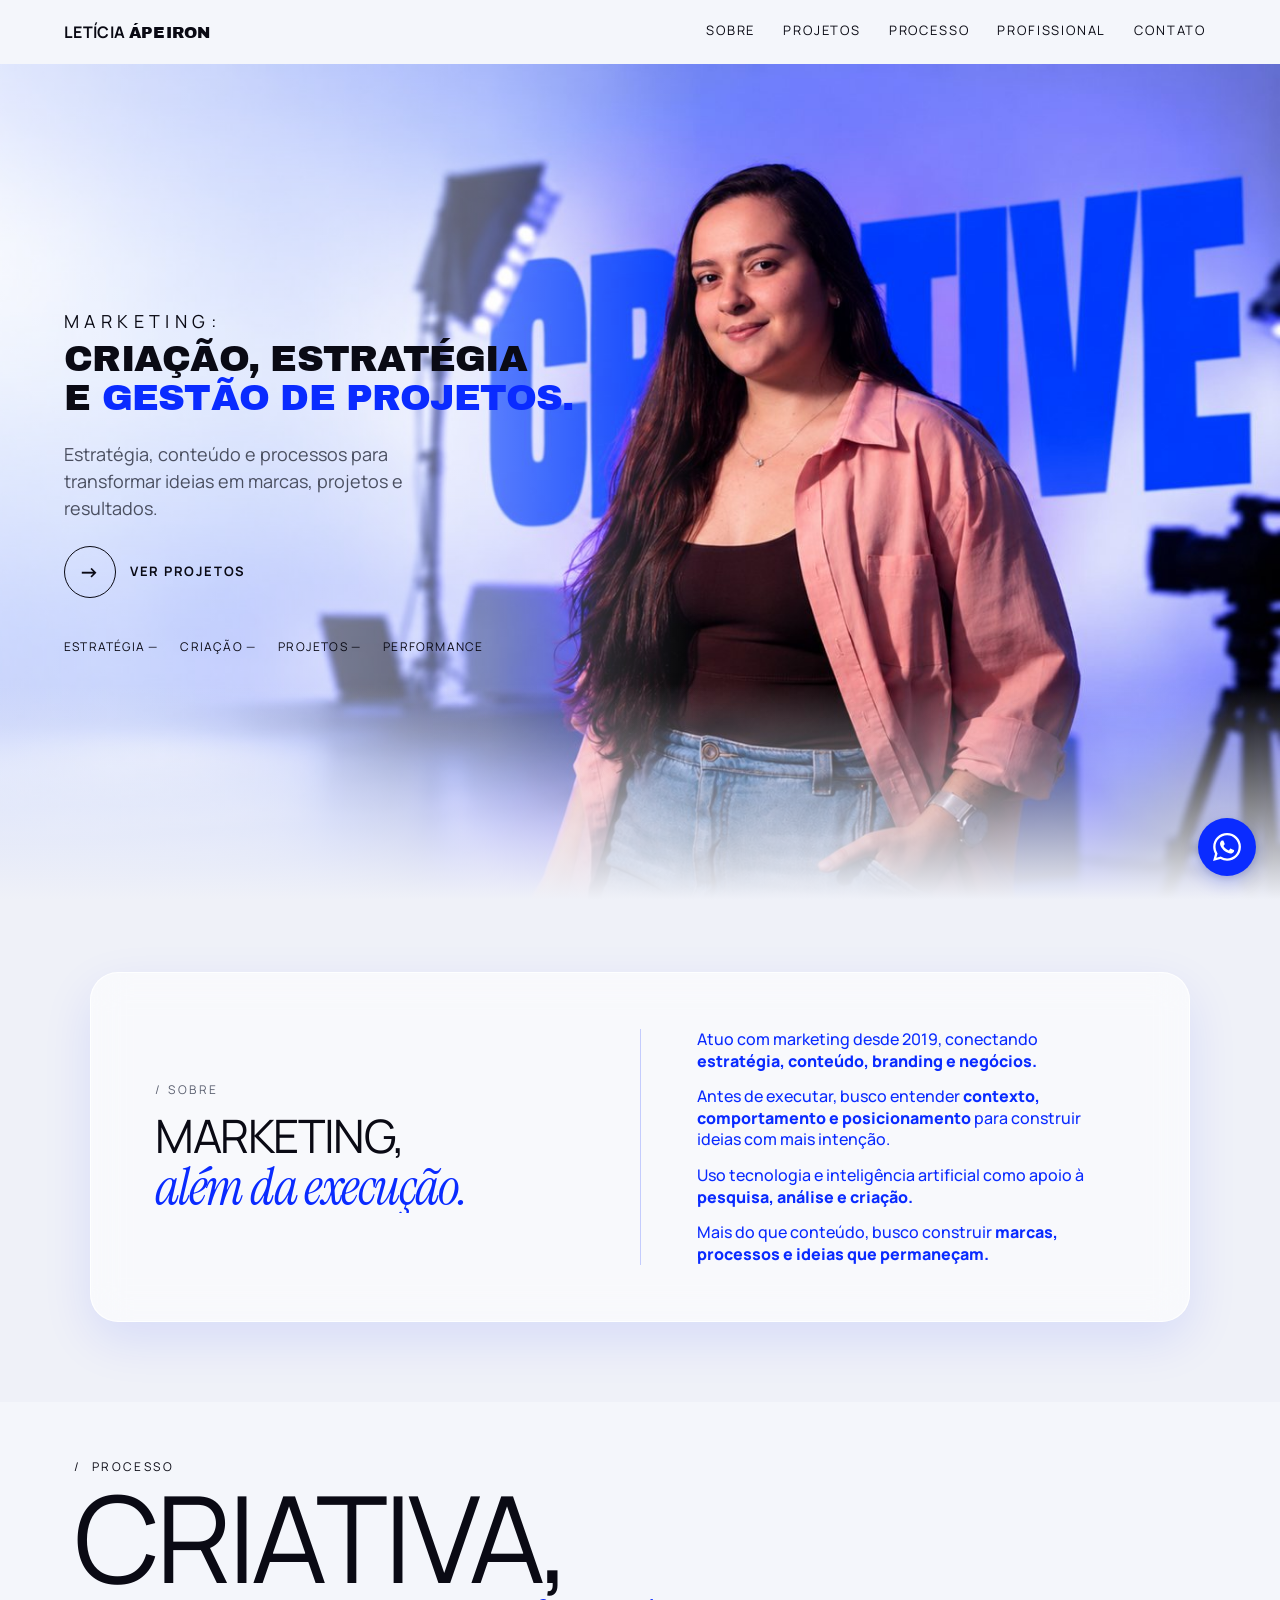
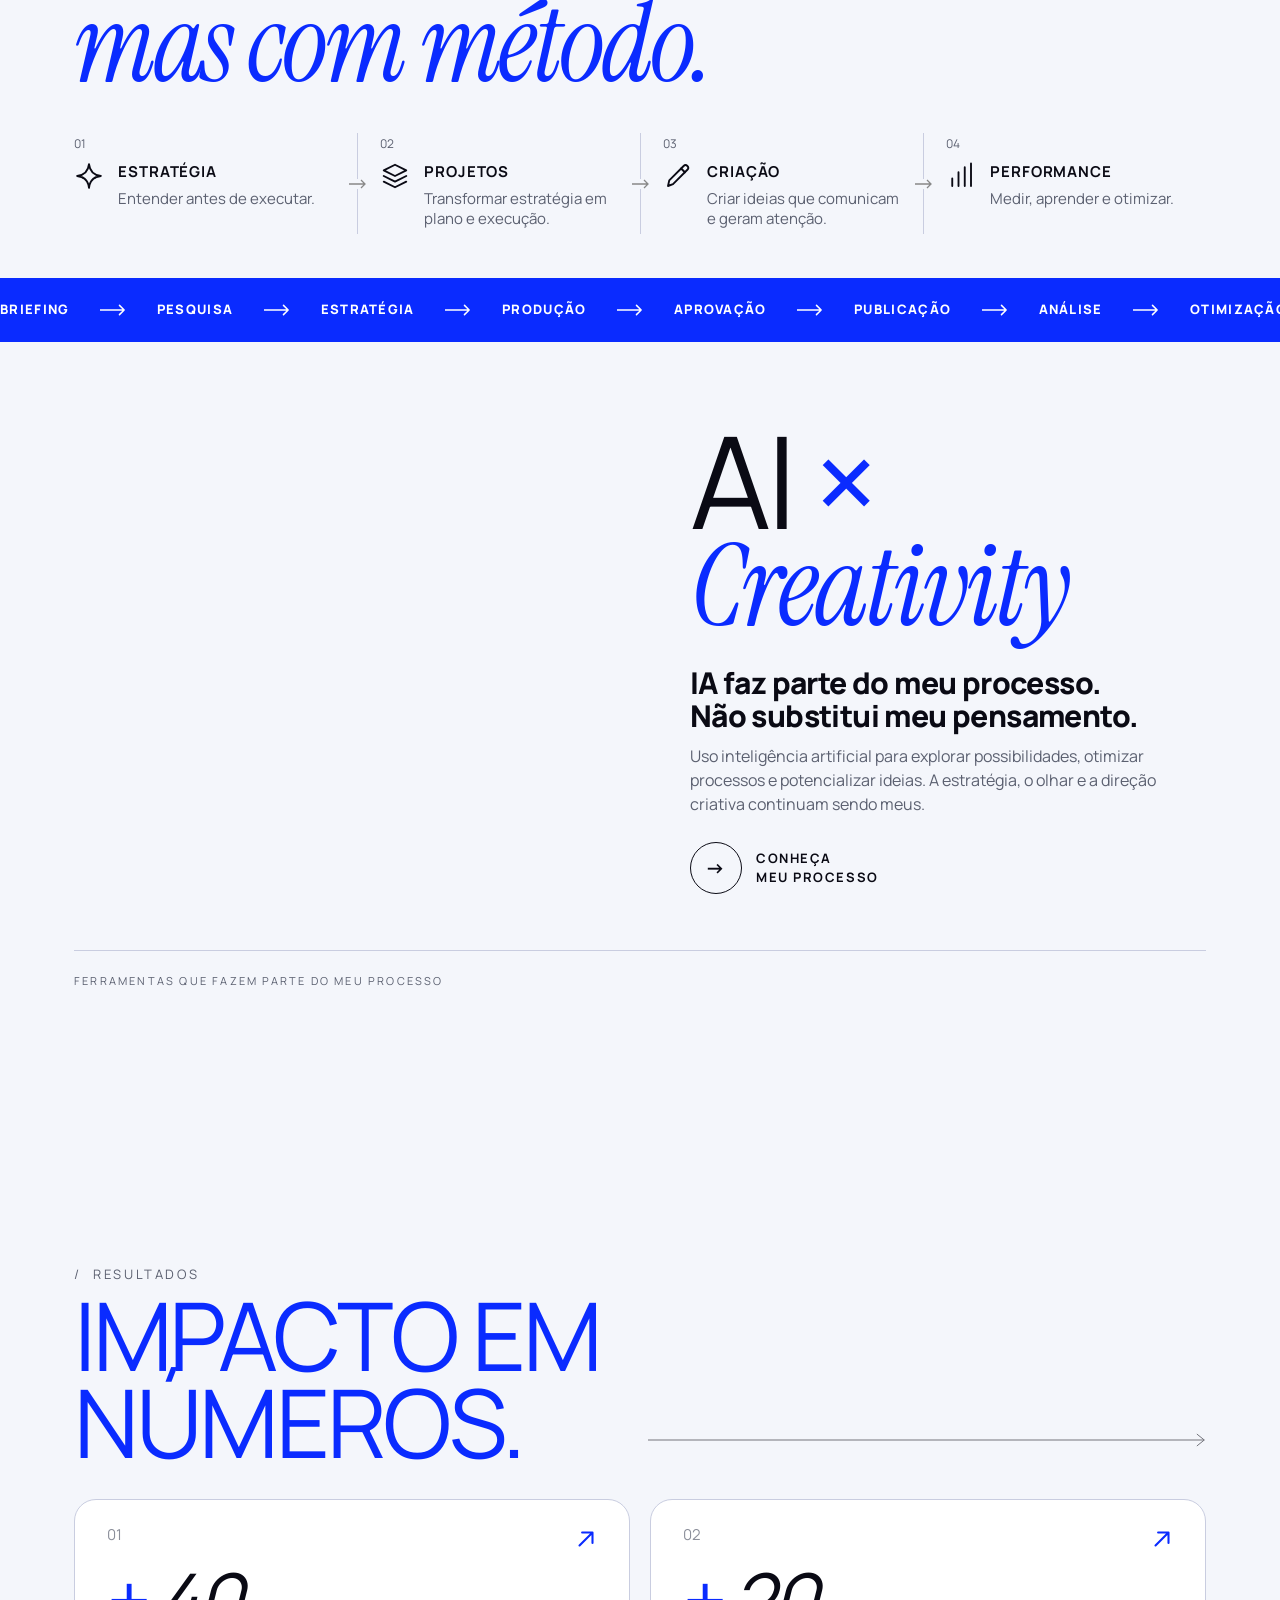
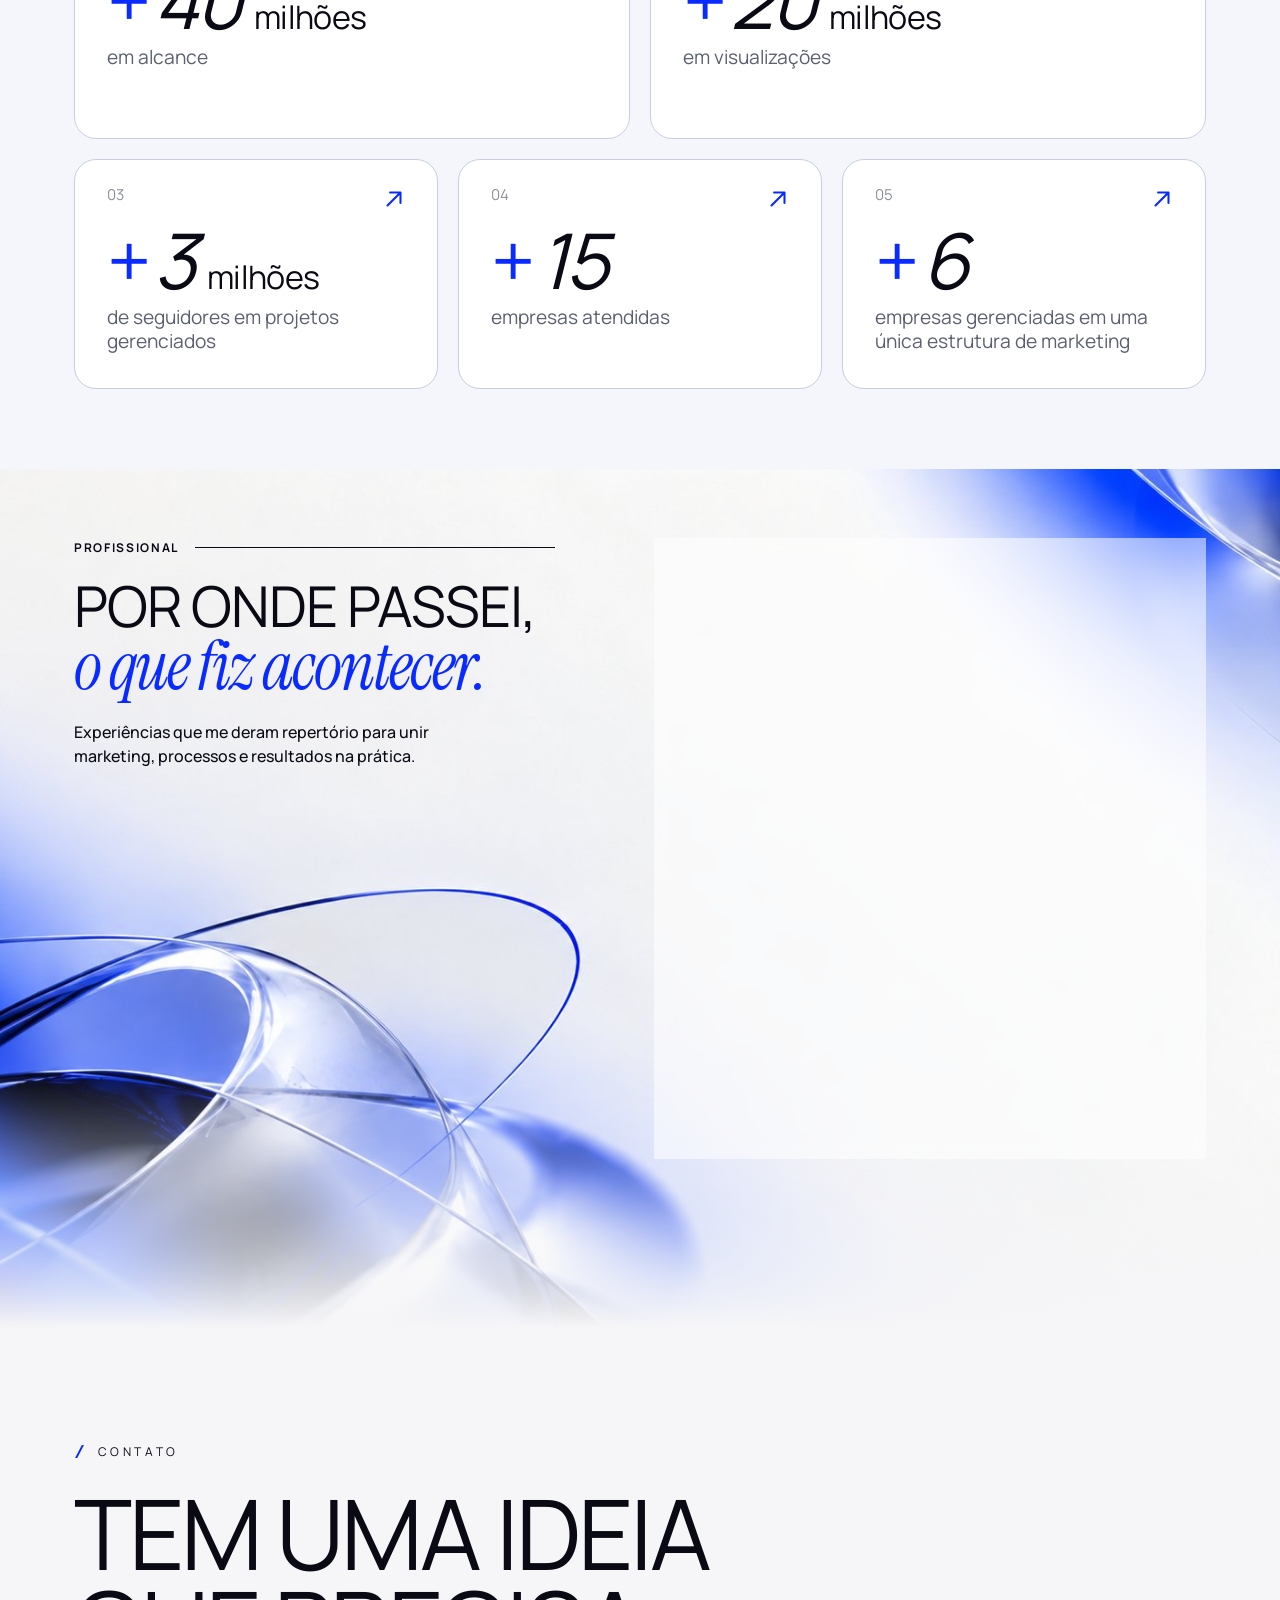
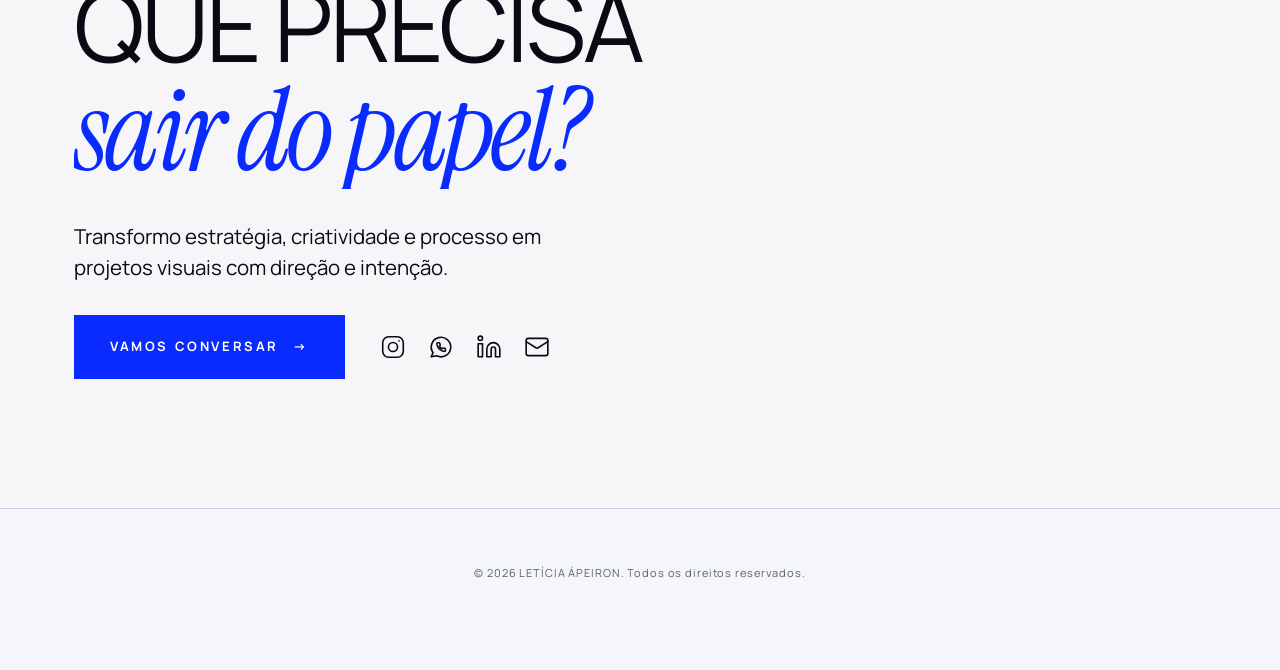
==== commit e97dea7e: "Atualização do portfólio Co-authored-by: monkeycode-ai <monkeycode-ai@chaitin.com>" ====
--- a/index.html
+++ b/index.html
@@ -92,7 +92,6 @@
 <p>Transformo estratégia, criatividade e processo em projetos visuais com direção e intenção.</p>
 <div class="ct-row"><a class="ct-b" href="https://wa.me/5575981515756" target="_blank" rel="noopener noreferrer">Vamos conversar <span aria-hidden="true">→</span></a><ul class="ct-soc"><li><a href="https://www.instagram.com/leticiaapeiron/" target="_blank" rel="noopener noreferrer" aria-label="Instagram"><svg viewBox="0 0 24 24" fill="none" stroke="currentColor" stroke-width="1.5" stroke-linecap="round" stroke-linejoin="round" aria-hidden="true" focusable="false"><rect x="2.5" y="2.5" width="19" height="19" rx="5.5"/><circle cx="12" cy="12" r="4.2"/><path d="M17.6 6.4h.01"/></svg></a></li><li><a href="https://wa.me/5575981515756" target="_blank" rel="noopener noreferrer" aria-label="WhatsApp"><svg viewBox="0 0 24 24" fill="none" stroke="currentColor" stroke-width="1.5" stroke-linecap="round" stroke-linejoin="round" aria-hidden="true" focusable="false"><path d="M3 21l1.65-3.8a9 9 0 1 1 3.4 2.9L3 21z"/><path transform="translate(7.3 7.3) scale(.4)" stroke-width="3.6" d="M22 16.92v3a2 2 0 0 1-2.18 2 19.79 19.79 0 0 1-8.63-3.07 19.5 19.5 0 0 1-6-6 19.79 19.79 0 0 1-3.07-8.67A2 2 0 0 1 4.11 2h3a2 2 0 0 1 2 1.72 12.84 12.84 0 0 0 .7 2.81 2 2 0 0 1-.45 2.11L8.09 9.91a16 16 0 0 0 6 6l1.27-1.27a2 2 0 0 1 2.11-.45 12.84 12.84 0 0 0 2.81.7A2 2 0 0 1 22 16.92z"/></svg></a></li><li><a href="https://www.linkedin.com/in/leticiaapeiron" target="_blank" rel="noopener noreferrer" aria-label="LinkedIn"><svg viewBox="0 0 24 24" fill="none" stroke="currentColor" stroke-width="1.5" stroke-linecap="round" stroke-linejoin="round" aria-hidden="true" focusable="false"><path d="M16 8a6 6 0 0 1 6 6v7h-4v-7a2 2 0 0 0-4 0v7h-4v-7a6 6 0 0 1 6-6z"/><rect x="2" y="9" width="4" height="12"/><circle cx="4" cy="4" r="2"/></svg></a></li><li><a href="mailto:leticiaapeiron@gmail.com" aria-label="E-mail" id="ct-mail"><svg viewBox="0 0 24 24" fill="none" stroke="currentColor" stroke-width="1.5" stroke-linecap="round" stroke-linejoin="round" aria-hidden="true" focusable="false"><rect x="2" y="4" width="20" height="16" rx="2"/><path d="m22 7-8.97 5.7a1.94 1.94 0 0 1-2.06 0L2 7"/></svg></a></li></ul></div>
 </div></section>
-<footer><div class="wrap">© Letícia Ápeiron</div></footer>
 </main>
 
 <div id="case"><div class="wrap">
@@ -353,6 +352,7 @@
 <div class="hd-vids"><div class="hd-v"><a class="hd-th" href="https://www.instagram.com/p/DW5ONvyuHxj/" target="_blank" rel="noopener" aria-label="Assistir conteúdo 01 no Instagram"><img src="img/img-089-677b9c5653.jpg" alt="Capa do conteúdo 01"><span class="hd-big">▶</span></a><div class="hd-in"><h4>Reels</h4><a href="https://www.instagram.com/p/DW5ONvyuHxj/" target="_blank" rel="noopener">Ver no Instagram ↗</a></div></div><div class="hd-v"><a class="hd-th" href="https://www.instagram.com/p/DWsNOLHxdGw/" target="_blank" rel="noopener" aria-label="Assistir conteúdo 02 no Instagram"><img src="img/img-090-6a7c9b4726.jpg" alt="Capa do conteúdo 02"><span class="hd-big">▶</span></a><div class="hd-in"><h4>Reels</h4><a href="https://www.instagram.com/p/DWsNOLHxdGw/" target="_blank" rel="noopener">Ver no Instagram ↗</a></div></div><div class="hd-v"><a class="hd-th" href="https://www.instagram.com/p/DXNjxpXxScj/" target="_blank" rel="noopener" aria-label="Assistir conteúdo 03 no Instagram"><img src="img/img-091-42ada3a685.jpg" alt="Capa do conteúdo 03"><span class="hd-big">▶</span></a><div class="hd-in"><h4>Reels</h4><a href="https://www.instagram.com/p/DXNjxpXxScj/" target="_blank" rel="noopener">Ver no Instagram ↗</a></div></div></div>
 </div></div>
 
+<footer><div class="wrap">© 2026 LETÍCIA ÁPEIRON. Todos os direitos reservados.</div></footer>
 <script src="js/script-2.js"></script>
 <script src="js/script-3.js"></script>
 <script src="js/script-4.js"></script>
--- a/css/style.css
+++ b/css/style.css
@@ -59,7 +59,9 @@
 .cta h2{font-size:clamp(34px,5vw,60px);max-width:480px}.cta h2 em{font-style:normal;color:#7d93ff}
 .btn{display:inline-block;background:#fff;color:#0a0a14;font-weight:700;font-size:13px;letter-spacing:.08em;text-transform:uppercase;padding:16px 28px;border-radius:99px}
 .cta ul{list-style:none;margin-top:18px;display:grid;gap:6px;font-size:15px}
-footer{padding:30px 0 50px;color:var(--mute);font-size:13px}
+footer{padding:56px 0 88px;color:var(--mute);font-size:11px;letter-spacing:.08em;text-align:center;border-top:1px solid var(--line);font-weight:400}
+footer .wrap{text-align:center;max-width:720px}
+@media(max-width:820px){footer{padding:44px 0 96px;font-size:10px;letter-spacing:.06em}}
 /* case */
 #case,#case2,#case3{display:none;background:linear-gradient(180deg,color-mix(in srgb,var(--c1) 14%,var(--bg)),var(--bg) 480px)}
 #case{--c1:#A640C1;--cl:#F3E8FF;--ct:#5a1f70}#case2{--c1:#2a8bd0;--cl:#D6ECF9;--ct:#14507d}#case3{--c1:#1672b0;--cl:#E3EEF5;--ct:#0B557E}
